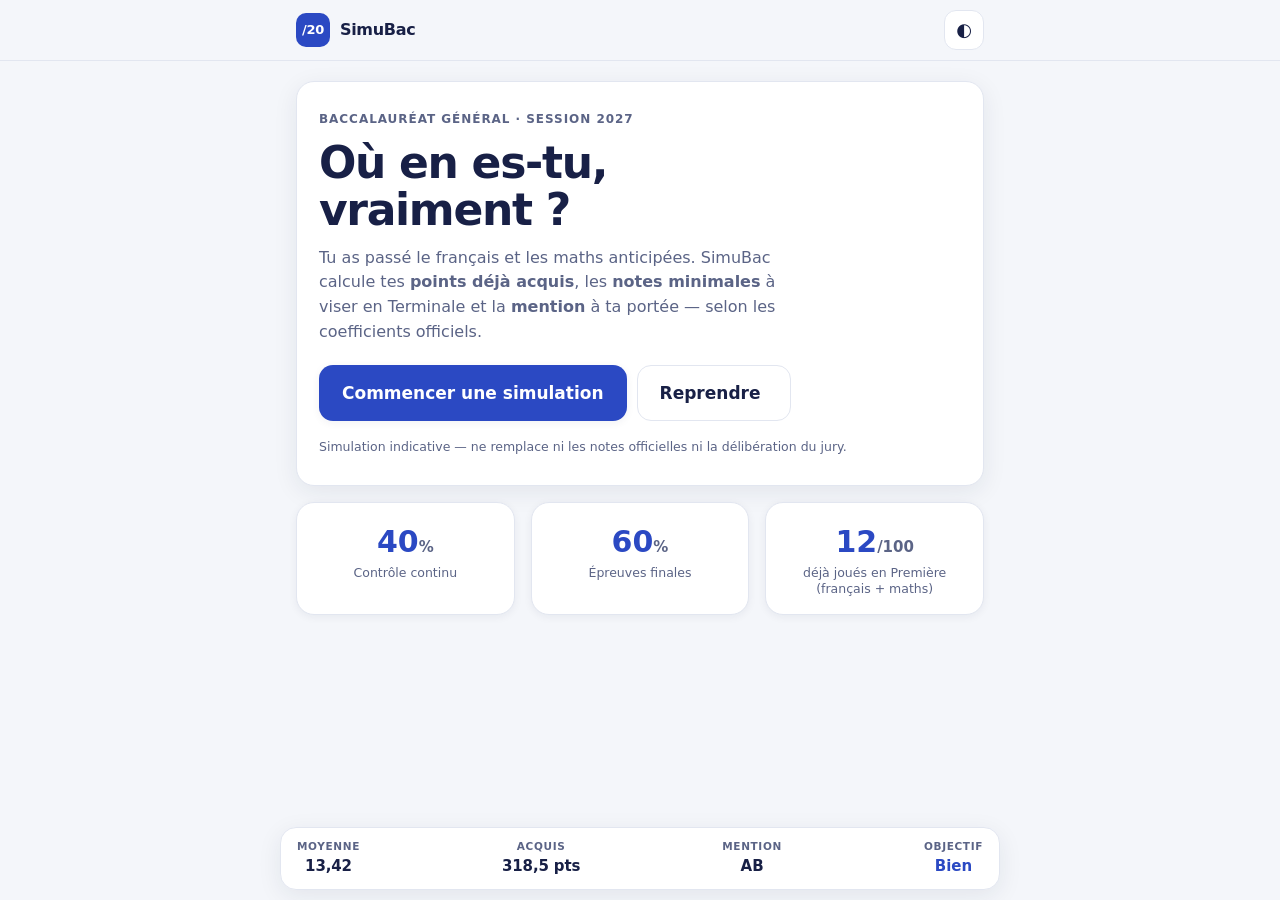
==== index.html @ 49c9ac64 "Add files via upload cd bac-simulateur git init git add . git commit -m "Étape 1 : interface HTML" ====
<!DOCTYPE html>
<html lang="fr" data-theme="auto">
<head>
  <meta charset="UTF-8">
  <meta name="viewport" content="width=device-width, initial-scale=1, viewport-fit=cover">
  <meta name="description" content="Simulateur de moyenne au baccalauréat général (session 2027) : points acquis, notes minimales, scénarios et mentions.">
  <meta name="theme-color" content="#2B49C3">

  <title>SimuBac — Simulateur Bac Général 2027</title>

  <!-- PWA (activée à l'étape 5) -->
  <link rel="manifest" href="manifest.json">
  <link rel="icon" href="assets/icons/icon-192.png" type="image/png">
  <link rel="apple-touch-icon" href="assets/icons/apple-touch-icon.png">

  <link rel="stylesheet" href="style.css">
</head>
<body>

  <!-- ================================================================
       EN-TÊTE GLOBAL
       Barre supérieure : logo, étape courante, bascule de thème.
       ================================================================ -->
  <header class="app-header" role="banner">
    <div class="app-header__inner">
      <a href="#ecran-accueil" class="brand" data-goto="accueil" aria-label="SimuBac, retour à l'accueil">
        <span class="brand__badge" aria-hidden="true">/20</span>
        <span class="brand__name">SimuBac</span>
      </a>

      <div class="app-header__actions">
        <!-- Bascule clair / sombre / auto (persistée à l'étape 3) -->
        <button type="button" class="btn-icon" id="btn-theme"
                aria-label="Changer de thème (clair, sombre, automatique)">
          <span class="btn-icon__glyph" aria-hidden="true">◐</span>
        </button>
      </div>
    </div>

    <!-- Barre de progression du parcours (masquée sur l'accueil) -->
    <nav class="stepper" id="stepper" aria-label="Étapes de la simulation" hidden>
      <ol class="stepper__list">
        <li class="stepper__item" data-step="profil"><button type="button" data-goto="profil">Profil</button></li>
        <li class="stepper__item" data-step="specialites"><button type="button" data-goto="specialites">Spécialités</button></li>
        <li class="stepper__item" data-step="options"><button type="button" data-goto="options">Options</button></li>
        <li class="stepper__item" data-step="notes"><button type="button" data-goto="notes">Notes</button></li>
        <li class="stepper__item" data-step="resultats"><button type="button" data-goto="resultats">Résultats</button></li>
        <li class="stepper__item" data-step="dashboard"><button type="button" data-goto="dashboard">Graphiques</button></li>
      </ol>
    </nav>
  </header>

  <!-- ================================================================
       CONTENU PRINCIPAL
       Chaque écran est une <section class="ecran">. Un seul est visible
       à la fois (attribut hidden géré par script.js / ui.js).
       ================================================================ -->
  <main id="main" class="app-main" role="main">

    <!-- ============================================================
         ÉCRAN 1 — ACCUEIL
         ============================================================ -->
    <section class="ecran" id="ecran-accueil" aria-labelledby="titre-accueil">
      <div class="hero card card--hero">
        <p class="eyebrow">Baccalauréat général · Session 2027</p>
        <h1 id="titre-accueil" class="hero__title">Où en es-tu,<br>vraiment&nbsp;?</h1>
        <p class="hero__lead">
          Tu as passé le français et les maths anticipées. SimuBac calcule tes
          <strong>points déjà acquis</strong>, les <strong>notes minimales</strong> à viser en
          Terminale et la <strong>mention</strong> à ta portée — selon les coefficients officiels.
        </p>

        <div class="hero__actions">
          <button type="button" class="btn btn--primary btn--lg" data-goto="profil">
            Commencer une simulation
          </button>
          <!-- Visible uniquement si une sauvegarde existe (étape 3) -->
          <button type="button" class="btn btn--ghost btn--lg" id="btn-reprendre" hidden>
            Reprendre <span class="btn__meta" id="reprendre-date"></span>
          </button>
        </div>

        <p class="hero__disclaimer">
          Simulation indicative — ne remplace ni les notes officielles ni la délibération du jury.
        </p>
      </div>

      <!-- Rappel pédagogique des grands équilibres -->
      <div class="grid grid--3">
        <div class="card card--stat">
          <p class="stat__value">40<span class="stat__unit">%</span></p>
          <p class="stat__label">Contrôle continu</p>
        </div>
        <div class="card card--stat">
          <p class="stat__value">60<span class="stat__unit">%</span></p>
          <p class="stat__label">Épreuves finales</p>
        </div>
        <div class="card card--stat">
          <p class="stat__value">12<span class="stat__unit">/100</span></p>
          <p class="stat__label">déjà joués en Première<br>(français + maths)</p>
        </div>
      </div>
    </section>

    <!-- ============================================================
         ÉCRAN 2 — PROFIL & OBJECTIF
         ============================================================ -->
    <section class="ecran" id="ecran-profil" aria-labelledby="titre-profil" hidden>
      <h2 id="titre-profil" class="ecran__title">Ton profil</h2>
      <p class="ecran__sub">Tout est facultatif sauf l'objectif — il pilote la simulation.</p>

      <form class="card form" novalidate>
        <div class="form__row form__row--2">
          <div class="field">
            <label for="input-prenom">Prénom <span class="field__hint">(facultatif)</span></label>
            <input type="text" id="input-prenom" name="prenom" autocomplete="given-name" placeholder="Ex. : Léa">
          </div>
          <div class="field">
            <label for="input-nom">Nom <span class="field__hint">(facultatif)</span></label>
            <input type="text" id="input-nom" name="nom" autocomplete="family-name" placeholder="Ex. : Martin">
          </div>
        </div>

        <div class="field">
          <label for="select-academie">Académie <span class="field__hint">(facultatif)</span></label>
          <!-- Liste complète injectée depuis bacData.js à l'étape 3 ; ordre alphabétique -->
          <select id="select-academie" name="academie">
            <option value="">— Choisir —</option>
          </select>
        </div>

        <fieldset class="field">
          <legend>Ton objectif</legend>
          <div class="chips" role="radiogroup" aria-label="Objectif visé">
            <label class="chip"><input type="radio" name="objectif" value="10"><span>Admis <small>≥ 10</small></span></label>
            <label class="chip"><input type="radio" name="objectif" value="12" checked><span>Assez Bien <small>≥ 12</small></span></label>
            <label class="chip"><input type="radio" name="objectif" value="14"><span>Bien <small>≥ 14</small></span></label>
            <label class="chip"><input type="radio" name="objectif" value="16"><span>Très Bien <small>≥ 16</small></span></label>
            <label class="chip"><input type="radio" name="objectif" value="20"><span>20/20 <small>viser tout</small></span></label>
          </div>
        </fieldset>

        <div class="form__nav">
          <button type="button" class="btn btn--ghost" data-goto="accueil">Retour</button>
          <button type="button" class="btn btn--primary" data-goto="specialites">Continuer</button>
        </div>
      </form>
    </section>

    <!-- ============================================================
         ÉCRAN 3 — SPÉCIALITÉS
         ============================================================ -->
    <section class="ecran" id="ecran-specialites" aria-labelledby="titre-spes" hidden>
      <h2 id="titre-spes" class="ecran__title">Tes spécialités</h2>
      <p class="ecran__sub">Choisis tes 3 spécialités de Première, puis celle que tu abandonnes.</p>

      <div class="card">
        <p class="eyebrow">1 · Mes 3 spécialités de Première</p>
        <!-- Contenu de démonstration : la liste des 13 spécialités sera
             générée depuis bacData.js à l'étape 3. -->
        <div class="chips chips--wrap" id="liste-specialites" role="group" aria-label="Spécialités de Première (3 choix)">
          <label class="chip"><input type="checkbox" checked><span>Mathématiques</span></label>
          <label class="chip"><input type="checkbox" checked><span>Physique-chimie</span></label>
          <label class="chip"><input type="checkbox" checked><span>SVT</span></label>
          <label class="chip"><input type="checkbox"><span>SES</span></label>
          <label class="chip"><input type="checkbox"><span>HGGSP</span></label>
          <label class="chip"><input type="checkbox"><span>HLP</span></label>
          <label class="chip"><input type="checkbox"><span>LLCER</span></label>
          <label class="chip"><input type="checkbox"><span>NSI</span></label>
          <label class="chip"><input type="checkbox"><span>Sciences de l'ingénieur</span></label>
          <label class="chip"><input type="checkbox"><span>Arts</span></label>
          <label class="chip"><input type="checkbox"><span>LCA</span></label>
          <label class="chip"><input type="checkbox"><span>EPPCS</span></label>
          <label class="chip"><input type="checkbox"><span>Biologie-écologie</span></label>
        </div>
        <p class="field__error" id="err-specialites" hidden>Choisis exactement 3 spécialités.</p>
      </div>

      <div class="card">
        <p class="eyebrow">2 · Celle que j'abandonne en fin de Première</p>
        <p class="card__note">Elle bascule en contrôle continu (coefficient 8). Les deux autres
          seront évaluées en épreuve finale (coefficient 16 chacune).</p>
        <div class="chips" id="liste-abandon" role="radiogroup" aria-label="Spécialité abandonnée">
          <label class="chip chip--danger"><input type="radio" name="abandon" checked><span>SVT</span></label>
          <label class="chip chip--danger"><input type="radio" name="abandon"><span>Mathématiques</span></label>
          <label class="chip chip--danger"><input type="radio" name="abandon"><span>Physique-chimie</span></label>
        </div>
      </div>

      <div class="form__nav">
        <button type="button" class="btn btn--ghost" data-goto="profil">Retour</button>
        <button type="button" class="btn btn--primary" data-goto="options">Continuer</button>
      </div>
    </section>

    <!-- ============================================================
         ÉCRAN 4 — OPTIONS
         ============================================================ -->
    <section class="ecran" id="ecran-options" aria-labelledby="titre-options" hidden>
      <h2 id="titre-options" class="ecran__title">Tes options</h2>
      <p class="ecran__sub">Chaque option ajoute un coefficient 2 par année suivie,
        <strong>en plus</strong> des 100 coefficients. Une note faible peut donc faire baisser ta moyenne.</p>

      <div class="card">
        <p class="eyebrow">Options suivies en Première <span class="badge">1 max + LCA</span></p>
        <!-- Généré depuis bacData.js à l'étape 3, avec règles de compatibilité -->
        <div class="chips chips--wrap" id="options-premiere">
          <label class="chip"><input type="checkbox"><span>LVC</span></label>
          <label class="chip"><input type="checkbox"><span>Arts plastiques</span></label>
          <label class="chip"><input type="checkbox"><span>Musique</span></label>
          <label class="chip"><input type="checkbox"><span>Théâtre</span></label>
          <label class="chip"><input type="checkbox"><span>Latin</span></label>
          <label class="chip"><input type="checkbox"><span>Grec</span></label>
          <label class="chip"><input type="checkbox"><span>EPS</span></label>
        </div>
      </div>

      <div class="card">
        <p class="eyebrow">Options prévues en Terminale <span class="badge">2 max + LCA</span></p>
        <div class="chips chips--wrap" id="options-terminale">
          <label class="chip"><input type="checkbox"><span>Maths expertes</span></label>
          <label class="chip chip--disabled"><input type="checkbox" disabled><span>Maths complémentaires</span></label>
          <label class="chip"><input type="checkbox"><span>DGEMC</span></label>
          <label class="chip"><input type="checkbox"><span>LVC</span></label>
          <label class="chip"><input type="checkbox"><span>Latin</span></label>
          <label class="chip"><input type="checkbox"><span>Grec</span></label>
        </div>
        <p class="card__note">Maths complémentaires est réservée aux élèves qui abandonnent la
          spécialité maths ; Maths expertes à ceux qui la conservent.</p>
      </div>

      <div class="form__nav">
        <button type="button" class="btn btn--ghost" data-goto="specialites">Retour</button>
        <button type="button" class="btn btn--primary" data-goto="notes">Continuer</button>
      </div>
    </section>

    <!-- ============================================================
         ÉCRAN 5 — NOTES
         Trois volets : épreuves anticipées / CC Première / hypothèses Terminale.
         ============================================================ -->
    <section class="ecran" id="ecran-notes" aria-labelledby="titre-notes" hidden>
      <h2 id="titre-notes" class="ecran__title">Tes notes</h2>

      <!-- Onglets -->
      <div class="tabs" role="tablist" aria-label="Catégories de notes">
        <button type="button" class="tab is-active" role="tab" aria-selected="true" id="tab-ea" aria-controls="panel-ea">Épreuves anticipées</button>
        <button type="button" class="tab" role="tab" aria-selected="false" id="tab-cc1" aria-controls="panel-cc1">Bulletins 1<sup>re</sup></button>
        <button type="button" class="tab" role="tab" aria-selected="false" id="tab-cct" aria-controls="panel-cct">Hypothèses T<sup>le</sup></button>
      </div>

      <!-- Volet 1 : épreuves anticipées (notes ACQUISES → marge pleine) -->
      <div class="tab-panel" id="panel-ea" role="tabpanel" aria-labelledby="tab-ea">
        <div class="note-row note-row--acquis card">
          <div class="note-row__info">
            <p class="note-row__label">Français — écrit</p>
            <p class="note-row__meta">Coef 5 · Épreuve passée</p>
          </div>
          <div class="note-row__input">
            <input type="text" inputmode="decimal" placeholder="—" aria-label="Note de français écrit sur 20" value="13">
            <span class="note-row__sur">/20</span>
          </div>
        </div>
        <div class="note-row note-row--acquis card">
          <div class="note-row__info">
            <p class="note-row__label">Français — oral</p>
            <p class="note-row__meta">Coef 5 · Épreuve passée</p>
          </div>
          <div class="note-row__input">
            <input type="text" inputmode="decimal" placeholder="—" aria-label="Note de français oral sur 20" value="15">
            <span class="note-row__sur">/20</span>
          </div>
        </div>
        <div class="note-row note-row--acquis card">
          <div class="note-row__info">
            <p class="note-row__label">Mathématiques anticipées</p>
            <p class="note-row__meta">Coef 2 · Épreuve passée</p>
          </div>
          <div class="note-row__input">
            <input type="text" inputmode="decimal" placeholder="—" aria-label="Note de mathématiques anticipées sur 20" value="12">
            <span class="note-row__sur">/20</span>
          </div>
        </div>
      </div>

      <!-- Volet 2 : contrôle continu de Première (démonstration) -->
      <div class="tab-panel" id="panel-cc1" role="tabpanel" aria-labelledby="tab-cc1" hidden>
        <div class="switch-line card card--flat">
          <label class="switch">
            <input type="checkbox" id="mode-trimestres">
            <span class="switch__track" aria-hidden="true"></span>
            <span class="switch__label">Saisir les 3 trimestres (au lieu de la moyenne annuelle)</span>
          </label>
        </div>

        <!-- Exemple en mode « moyenne annuelle » -->
        <div class="note-row note-row--acquis card">
          <div class="note-row__info">
            <p class="note-row__label">Histoire-géographie</p>
            <p class="note-row__meta">Coef 3 (1<sup>re</sup>) · Bulletin</p>
          </div>
          <div class="note-row__input">
            <input type="text" inputmode="decimal" placeholder="—" aria-label="Moyenne annuelle d'histoire-géographie sur 20" value="14,5">
            <span class="note-row__sur">/20</span>
          </div>
        </div>

        <!-- Exemple en mode « 3 trimestres » : la moyenne se calcule seule -->
        <div class="note-row note-row--acquis note-row--trimestres card">
          <div class="note-row__info">
            <p class="note-row__label">Enseignement scientifique</p>
            <p class="note-row__meta">Coef 3 (1<sup>re</sup>) · Moyenne auto : <strong>13,7</strong></p>
          </div>
          <div class="note-row__input note-row__input--triple">
            <input type="text" inputmode="decimal" placeholder="T1" aria-label="Trimestre 1" value="13">
            <input type="text" inputmode="decimal" placeholder="T2" aria-label="Trimestre 2" value="14">
            <input type="text" inputmode="decimal" placeholder="T3" aria-label="Trimestre 3" value="14">
          </div>
        </div>

        <div class="note-row note-row--acquis card">
          <div class="note-row__info">
            <p class="note-row__label">SVT <span class="badge badge--marge">spé abandonnée</span></p>
            <p class="note-row__meta">Coef 8 · Bulletin de Première</p>
          </div>
          <div class="note-row__input">
            <input type="text" inputmode="decimal" placeholder="—" aria-label="Moyenne annuelle de la spécialité abandonnée sur 20" value="12">
            <span class="note-row__sur">/20</span>
          </div>
        </div>
      </div>

      <!-- Volet 3 : hypothèses Terminale (notes PROJETÉES → marge pointillée) -->
      <div class="tab-panel" id="panel-cct" role="tabpanel" aria-labelledby="tab-cct" hidden>
        <p class="callout">
          Ces notes sont des <strong>hypothèses</strong>, pré-remplies avec tes moyennes de
          Première. Ajuste-les au fil de l'année de Terminale : tout se recalcule aussitôt.
        </p>
        <div class="note-row note-row--projete card">
          <div class="note-row__info">
            <p class="note-row__label">Histoire-géographie</p>
            <p class="note-row__meta">Coef 3 (T<sup>le</sup>) · Hypothèse</p>
          </div>
          <div class="note-row__input">
            <input type="text" inputmode="decimal" placeholder="—" aria-label="Hypothèse histoire-géographie Terminale" value="14,5">
            <span class="note-row__sur">/20</span>
          </div>
        </div>
        <div class="note-row note-row--avenir card">
          <div class="note-row__info">
            <p class="note-row__label">Philosophie</p>
            <p class="note-row__meta">Coef 8 · Épreuve finale — à venir</p>
          </div>
          <div class="note-row__input">
            <input type="text" inputmode="decimal" placeholder="—" aria-label="Hypothèse philosophie">
            <span class="note-row__sur">/20</span>
          </div>
        </div>
      </div>

      <div class="form__nav">
        <button type="button" class="btn btn--ghost" data-goto="options">Retour</button>
        <button type="button" class="btn btn--primary" data-goto="resultats">Voir mes résultats</button>
      </div>
    </section>

    <!-- ============================================================
         ÉCRAN 6 — RÉSULTATS & SCÉNARIOS
         ============================================================ -->
    <section class="ecran" id="ecran-resultats" aria-labelledby="titre-resultats" hidden>
      <h2 id="titre-resultats" class="ecran__title">Tes résultats</h2>

      <!-- Carte-copie : synthèse principale (valeurs de démonstration) -->
      <div class="card card--copie">
        <div class="copie__ligne">
          <span>Moyenne projetée</span>
          <strong class="num num--xl">13,42<small>/20</small></strong>
        </div>
        <div class="copie__grid">
          <div><span>Points acquis</span><strong class="num">318,5</strong></div>
          <div><span>Points restants</span><strong class="num">960 max</strong></div>
          <div><span>Coefficient total</span><strong class="num">104</strong></div>
          <div><span>Mention actuelle</span><strong>Assez Bien</strong></div>
          <div><span>Encore possible</span><strong>Très Bien</strong></div>
          <div><span>Faisabilité objectif</span><strong class="num">80&nbsp;%</strong></div>
        </div>
      </div>

      <!-- Notes minimales pour l'objectif -->
      <div class="card">
        <p class="eyebrow">Pour décrocher la mention Bien (≥ 14)</p>
        <p class="card__note">Il te faut en moyenne <strong>14,8/20</strong> sur les épreuves de Terminale.</p>
        <ul class="mini-notes">
          <li><span>Spécialité 1 — Maths</span><strong class="num">14,8</strong></li>
          <li><span>Spécialité 2 — Physique-chimie</span><strong class="num">14,8</strong></li>
          <li><span>Philosophie</span><strong class="num">14,8</strong></li>
          <li><span>Grand oral</span><strong class="num">14,8</strong></li>
        </ul>
      </div>

      <!-- Scénarios -->
      <div class="card">
        <p class="eyebrow">Scénarios pour y arriver</p>
        <div class="scenarios">
          <article class="scenario is-open">
            <header class="scenario__head">
              <h3>Équilibré</h3><span class="badge badge--ok">réaliste</span>
            </header>
            <p class="scenario__desc">La même note partout — le chemin le plus régulier.</p>
          </article>
          <article class="scenario">
            <header class="scenario__head">
              <h3>Spécialités d'abord</h3><span class="badge">ambitieux</span>
            </header>
            <p class="scenario__desc">+2 points sur tes spés, la philo et le Grand oral respirent.</p>
          </article>
          <article class="scenario">
            <header class="scenario__head">
              <h3>Grand oral d'abord</h3><span class="badge badge--ok">réaliste</span>
            </header>
            <p class="scenario__desc">Le Grand oral se prépare bien : +3 points dessus, le reste s'allège.</p>
          </article>
          <article class="scenario">
            <header class="scenario__head">
              <h3>Optimiste</h3><span class="badge badge--warn">exigeant</span>
            </header>
            <p class="scenario__desc">Tu reproduis tes meilleures moyennes de Première partout.</p>
          </article>
        </div>
      </div>

      <!-- Assistant -->
      <div class="card card--assistant" aria-live="polite">
        <p class="eyebrow">L'assistant</p>
        <ul class="conseils">
          <li>La mention <strong>Assez Bien</strong> semble déjà acquise avec tes hypothèses actuelles.</li>
          <li>Tes spécialités représentent <strong>31&nbsp;%</strong> de ta note finale.</li>
          <li>Le Grand oral peut encore te faire gagner jusqu'à <strong>1,2 point</strong> de moyenne.</li>
        </ul>
      </div>

      <div class="form__nav">
        <button type="button" class="btn btn--ghost" data-goto="notes">Retour</button>
        <button type="button" class="btn btn--primary" data-goto="dashboard">Tableau de bord</button>
      </div>
    </section>

    <!-- ============================================================
         ÉCRAN 7 — TABLEAU DE BORD (Chart.js à l'étape 4)
         ============================================================ -->
    <section class="ecran" id="ecran-dashboard" aria-labelledby="titre-dash" hidden>
      <h2 id="titre-dash" class="ecran__title">Tableau de bord</h2>
      <p class="ecran__sub">Les graphiques seront rendus avec Chart.js (étape 4).</p>

      <div class="grid grid--2">
        <div class="card card--chart">
          <p class="eyebrow">Répartition des coefficients</p>
          <div class="chart-slot"><canvas id="chart-coefs" aria-label="Répartition des coefficients" role="img"></canvas></div>
        </div>
        <div class="card card--chart">
          <p class="eyebrow">Points acquis / projetés / restants</p>
          <div class="chart-slot"><canvas id="chart-points" aria-label="Points acquis, projetés et restants" role="img"></canvas></div>
        </div>
        <div class="card card--chart">
          <p class="eyebrow">Progression vers l'objectif</p>
          <div class="chart-slot"><canvas id="chart-progression" aria-label="Progression vers l'objectif" role="img"></canvas></div>
        </div>
        <div class="card card--chart">
          <p class="eyebrow">Note requise par mention</p>
          <div class="chart-slot"><canvas id="chart-mentions" aria-label="Note moyenne requise pour chaque mention" role="img"></canvas></div>
        </div>
      </div>

      <div class="form__nav">
        <button type="button" class="btn btn--ghost" data-goto="resultats">Retour</button>
        <button type="button" class="btn btn--primary" data-goto="export">Exporter / Réglages</button>
      </div>
    </section>

    <!-- ============================================================
         ÉCRAN 8 — EXPORT & RÉGLAGES
         ============================================================ -->
    <section class="ecran" id="ecran-export" aria-labelledby="titre-export" hidden>
      <h2 id="titre-export" class="ecran__title">Export &amp; réglages</h2>

      <div class="card">
        <p class="eyebrow">Bilan PDF</p>
        <p class="card__note">Un document complet : notes, coefficients, calculs, graphiques et scénarios.</p>
        <button type="button" class="btn btn--primary" id="btn-pdf" disabled>
          Télécharger le bilan PDF <span class="btn__meta">(étape 5)</span>
        </button>
      </div>

      <div class="card">
        <p class="eyebrow">Sauvegarde</p>
        <p class="card__note">Ta simulation est enregistrée automatiquement sur cet appareil.
          Rien n'est envoyé sur Internet.</p>
        <button type="button" class="btn btn--danger" id="btn-reset">Réinitialiser la simulation</button>
      </div>

      <div class="form__nav">
        <button type="button" class="btn btn--ghost" data-goto="dashboard">Retour</button>
        <button type="button" class="btn btn--ghost" data-goto="accueil">Accueil</button>
      </div>
    </section>
  </main>

  <!-- ================================================================
       BANDEAU DE SYNTHÈSE (sticky, écrans notes → dashboard)
       Mis à jour en direct par ui.js à l'étape 3 (aria-live).
       ================================================================ -->
  <aside class="bandeau" id="bandeau" aria-live="polite" aria-label="Synthèse en direct" hidden>
    <div class="bandeau__item">
      <span class="bandeau__label">Moyenne</span>
      <strong class="num" id="bandeau-moyenne">13,42</strong>
    </div>
    <div class="bandeau__item">
      <span class="bandeau__label">Acquis</span>
      <strong class="num" id="bandeau-acquis">318,5 pts</strong>
    </div>
    <div class="bandeau__item">
      <span class="bandeau__label">Mention</span>
      <strong id="bandeau-mention">AB</strong>
    </div>
    <div class="bandeau__item bandeau__item--objectif">
      <span class="bandeau__label">Objectif</span>
      <strong id="bandeau-objectif">Bien</strong>
    </div>
  </aside>

  <!-- Point d'entrée (modules ES6 → servir via un serveur local, cf. README) -->
  <script type="module" src="script.js"></script>
</body>
</html>
---- style.css ----
/* ============================================================================
   SimuBac — style.css
   ----------------------------------------------------------------------------
   Direction visuelle « Encre & Copie » : l'application emprunte au monde de la
   copie d'examen — papier clair, encre bleue de stylo, marge qui code le
   statut de chaque note :
     · marge PLEINE bleue      = note acquise (épreuve passée, bulletin validé)
     · marge POINTILLÉE        = note projetée (hypothèse de Terminale)
     · marge TIRETÉE grise     = épreuve à venir, non renseignée
   Mobile-first, aucune bibliothèque. Grid pour les tableaux, Flexbox pour les
   formulaires. Deux thèmes : « Copie » (clair) et « Ardoise » (sombre).
   ============================================================================ */

/* ----------------------------------------------------------------------------
   1. VARIABLES DE THÈME
   --------------------------------------------------------------------------- */
:root {
  /* Thème clair « Copie » */
  --bg:            #F4F6FA;   /* papier */
  --surface:       #FFFFFF;   /* cartes */
  --surface-2:     #EDF0F7;   /* zones secondaires */
  --ink:           #182046;   /* texte principal — bleu-noir d'encre */
  --ink-2:         #5B6486;   /* texte secondaire */
  --accent:        #2B49C3;   /* bleu stylo */
  --accent-ink:    #FFFFFF;   /* texte sur accent */
  --accent-soft:   #E7ECFB;   /* fond bleu très pâle */
  --marge:         #D9536B;   /* rouge de marge — erreurs, abandon */
  --ok:            #1E8A5A;   /* vert — objectifs atteints */
  --warn:          #A9741B;   /* ocre — vigilance */
  --gold:          #B98A1F;   /* mention Très Bien */
  --line:          #E2E6F0;   /* filets */
  --shadow:        0 6px 24px rgba(24, 32, 70, 0.08);
  --shadow-sm:     0 2px 8px  rgba(24, 32, 70, 0.06);

  /* Géométrie & rythme */
  --radius:        18px;
  --radius-sm:     12px;
  --gap:           16px;
  --maxw:          720px;
  --marge-w:       4px;       /* épaisseur de la marge de copie */

  /* Typographie : piles système → rendu natif, hors-ligne garanti */
  --font-ui:  system-ui, -apple-system, "Segoe UI", Roboto, "Helvetica Neue", Arial, sans-serif;
  --font-num: ui-rounded, "SF Pro Rounded", system-ui, sans-serif;

  --transition: 180ms cubic-bezier(.4, 0, .2, 1);

  color-scheme: light;
}

/* Thème sombre « Ardoise » — appliqué :
   1. automatiquement si data-theme="auto" et préférence système sombre ;
   2. manuellement si data-theme="sombre".                                    */
[data-theme="sombre"] { color-scheme: dark; }

@media (prefers-color-scheme: dark) {
  [data-theme="auto"] { color-scheme: dark; }
}

[data-theme="sombre"],
:root:has([data-theme]) { /* garde-fou : ne rien casser si :has non supporté */ }

[data-theme="sombre"] {
  --bg:          #0E1220;
  --surface:     #181D30;
  --surface-2:   #212843;
  --ink:         #E8EBF7;
  --ink-2:       #98A1C2;
  --accent:      #8CA0F4;
  --accent-ink:  #0E1220;
  --accent-soft: #232C4E;
  --marge:       #EF8299;
  --ok:          #4CC38F;
  --warn:        #D9A94A;
  --gold:        #E0B54E;
  --line:        #2A314D;
  --shadow:      0 6px 24px rgba(0, 0, 0, 0.35);
  --shadow-sm:   0 2px 8px  rgba(0, 0, 0, 0.30);
}

@media (prefers-color-scheme: dark) {
  [data-theme="auto"] {
    --bg:          #0E1220;
    --surface:     #181D30;
    --surface-2:   #212843;
    --ink:         #E8EBF7;
    --ink-2:       #98A1C2;
    --accent:      #8CA0F4;
    --accent-ink:  #0E1220;
    --accent-soft: #232C4E;
    --marge:       #EF8299;
    --ok:          #4CC38F;
    --warn:        #D9A94A;
    --gold:        #E0B54E;
    --line:        #2A314D;
    --shadow:      0 6px 24px rgba(0, 0, 0, 0.35);
    --shadow-sm:   0 2px 8px  rgba(0, 0, 0, 0.30);
  }
}

/* ----------------------------------------------------------------------------
   2. BASE & RESET LÉGER
   --------------------------------------------------------------------------- */
*, *::before, *::after { box-sizing: border-box; }

html { -webkit-text-size-adjust: 100%; }

body {
  margin: 0;
  font-family: var(--font-ui);
  font-size: 16px;
  line-height: 1.55;
  color: var(--ink);
  background: var(--bg);
  min-height: 100dvh;
  /* Réserve pour le bandeau sticky en bas + encoches iOS */
  padding-bottom: calc(84px + env(safe-area-inset-bottom));
}

h1, h2, h3, p, ul, ol, fieldset { margin: 0; }
ul, ol { padding: 0; list-style: none; }
fieldset { border: 0; padding: 0; }
button { font: inherit; color: inherit; }
img, canvas { max-width: 100%; }

/* Tous les nombres (notes, points, coefs) en chiffres tabulaires :
   ils restent alignés quand les valeurs changent en direct. */
.num {
  font-family: var(--font-num);
  font-variant-numeric: tabular-nums;
  font-weight: 700;
  letter-spacing: -0.01em;
}

/* Focus clavier toujours visible (accessibilité) */
:focus-visible {
  outline: 3px solid var(--accent);
  outline-offset: 2px;
  border-radius: 6px;
}

/* Respect de prefers-reduced-motion : plus aucune animation */
@media (prefers-reduced-motion: reduce) {
  *, *::before, *::after {
    animation: none !important;
    transition: none !important;
  }
}

/* ----------------------------------------------------------------------------
   3. EN-TÊTE & STEPPER
   --------------------------------------------------------------------------- */
.app-header {
  position: sticky;
  top: 0;
  z-index: 20;
  background: color-mix(in srgb, var(--bg) 88%, transparent);
  backdrop-filter: blur(10px);
  border-bottom: 1px solid var(--line);
}

.app-header__inner {
  max-width: var(--maxw);
  margin: 0 auto;
  padding: 10px var(--gap);
  display: flex;
  align-items: center;
  justify-content: space-between;
}

.brand {
  display: inline-flex;
  align-items: center;
  gap: 10px;
  text-decoration: none;
  color: var(--ink);
  font-weight: 800;
  letter-spacing: -0.02em;
}

/* Pastille « /20 » : identité de l'app */
.brand__badge {
  display: grid;
  place-items: center;
  width: 34px;
  height: 34px;
  border-radius: 10px;
  background: var(--accent);
  color: var(--accent-ink);
  font-family: var(--font-num);
  font-size: 13px;
  font-weight: 800;
}

.btn-icon {
  width: 40px;
  height: 40px;
  border: 1px solid var(--line);
  border-radius: 12px;
  background: var(--surface);
  cursor: pointer;
  transition: background var(--transition);
}
.btn-icon:hover { background: var(--surface-2); }
.btn-icon__glyph { font-size: 18px; }

/* Fil d'étapes horizontal, défilable sur mobile */
.stepper { border-top: 1px solid var(--line); }
.stepper__list {
  max-width: var(--maxw);
  margin: 0 auto;
  padding: 6px var(--gap);
  display: flex;
  gap: 4px;
  overflow-x: auto;
  scrollbar-width: none;
}
.stepper__list::-webkit-scrollbar { display: none; }

.stepper__item button {
  border: 0;
  background: none;
  padding: 6px 10px;
  border-radius: 999px;
  color: var(--ink-2);
  font-size: 13px;
  font-weight: 600;
  white-space: nowrap;
  cursor: pointer;
  transition: background var(--transition), color var(--transition);
}
.stepper__item.is-active button {
  background: var(--accent-soft);
  color: var(--accent);
}
.stepper__item.is-done button { color: var(--ink); }

/* ----------------------------------------------------------------------------
   4. STRUCTURE DES ÉCRANS
   --------------------------------------------------------------------------- */
.app-main {
  max-width: var(--maxw);
  margin: 0 auto;
  padding: 20px var(--gap) 32px;
}

/* Apparition discrète de chaque écran */
.ecran { animation: ecran-in 260ms ease both; }
@keyframes ecran-in {
  from { opacity: 0; transform: translateY(8px); }
  to   { opacity: 1; transform: none; }
}

.ecran__title {
  font-size: clamp(24px, 5vw, 30px);
  font-weight: 800;
  letter-spacing: -0.02em;
  margin-bottom: 4px;
}
.ecran__sub { color: var(--ink-2); margin-bottom: 18px; }

/* Sur-titre en petites capitales : structure les cartes */
.eyebrow {
  font-size: 12px;
  font-weight: 700;
  text-transform: uppercase;
  letter-spacing: 0.08em;
  color: var(--ink-2);
  margin-bottom: 10px;
}

/* ----------------------------------------------------------------------------
   5. CARTES
   --------------------------------------------------------------------------- */
.card {
  background: var(--surface);
  border: 1px solid var(--line);
  border-radius: var(--radius);
  box-shadow: var(--shadow-sm);
  padding: 18px;
  margin-bottom: var(--gap);
}
.card--flat { box-shadow: none; }
.card__note { color: var(--ink-2); font-size: 14px; margin-bottom: 12px; }

/* Carte héro de l'accueil */
.card--hero {
  padding: 28px 22px;
  box-shadow: var(--shadow);
}
.hero__title {
  font-size: clamp(32px, 8vw, 44px);
  line-height: 1.08;
  font-weight: 800;
  letter-spacing: -0.03em;
  margin: 6px 0 12px;
}
.hero__lead { color: var(--ink-2); max-width: 46ch; }
.hero__actions {
  display: flex;
  flex-wrap: wrap;
  gap: 10px;
  margin-top: 20px;
}
.hero__disclaimer {
  margin-top: 16px;
  font-size: 12.5px;
  color: var(--ink-2);
}

/* Cartes statistiques de l'accueil */
.card--stat { text-align: center; padding: 16px 10px; margin-bottom: 0; }
.stat__value {
  font-family: var(--font-num);
  font-size: 30px;
  font-weight: 800;
  color: var(--accent);
  font-variant-numeric: tabular-nums;
}
.stat__unit { font-size: 15px; color: var(--ink-2); font-weight: 700; }
.stat__label { font-size: 12.5px; color: var(--ink-2); line-height: 1.3; }

/* ----------------------------------------------------------------------------
   6. GRILLES UTILITAIRES (CSS Grid)
   --------------------------------------------------------------------------- */
.grid { display: grid; gap: var(--gap); }
.grid--3 { grid-template-columns: repeat(3, 1fr); }
.grid--2 { grid-template-columns: 1fr; }

@media (min-width: 640px) {
  .grid--2 { grid-template-columns: repeat(2, 1fr); }
}
@media (max-width: 420px) {
  .grid--3 { grid-template-columns: 1fr; }
}

/* ----------------------------------------------------------------------------
   7. BOUTONS
   --------------------------------------------------------------------------- */
.btn {
  display: inline-flex;
  align-items: center;
  justify-content: center;
  gap: 8px;
  border: 1px solid transparent;
  border-radius: 14px;
  padding: 11px 18px;
  font-weight: 700;
  cursor: pointer;
  transition: transform var(--transition), background var(--transition),
              box-shadow var(--transition);
}
.btn:active { transform: scale(0.98); }
.btn--lg { padding: 14px 22px; font-size: 17px; }

.btn--primary {
  background: var(--accent);
  color: var(--accent-ink);
  box-shadow: var(--shadow-sm);
}
.btn--primary:hover { box-shadow: var(--shadow); }
.btn--primary:disabled { opacity: 0.5; cursor: not-allowed; }

.btn--ghost {
  background: var(--surface);
  color: var(--ink);
  border-color: var(--line);
}
.btn--ghost:hover { background: var(--surface-2); }

.btn--danger {
  background: transparent;
  color: var(--marge);
  border-color: color-mix(in srgb, var(--marge) 40%, transparent);
}
.btn--danger:hover { background: color-mix(in srgb, var(--marge) 10%, transparent); }

.btn__meta { font-size: 12px; font-weight: 500; opacity: 0.75; }

.form__nav {
  display: flex;
  justify-content: space-between;
  gap: 10px;
  margin-top: 18px;
}

/* ----------------------------------------------------------------------------
   8. FORMULAIRES : CHAMPS, CHIPS, ONGLETS, INTERRUPTEUR
   --------------------------------------------------------------------------- */
.form { display: flex; flex-direction: column; gap: 16px; }
.form__row--2 {
  display: grid;
  grid-template-columns: 1fr;
  gap: 16px;
}
@media (min-width: 560px) {
  .form__row--2 { grid-template-columns: 1fr 1fr; }
}

.field label, .field legend {
  display: block;
  font-weight: 700;
  font-size: 14px;
  margin-bottom: 6px;
}
.field__hint { font-weight: 500; color: var(--ink-2); }

input[type="text"], select {
  width: 100%;
  padding: 11px 12px;
  border: 1px solid var(--line);
  border-radius: var(--radius-sm);
  background: var(--surface);
  color: var(--ink);
  font: inherit;
  transition: border-color var(--transition);
}
input[type="text"]:focus, select:focus { border-color: var(--accent); outline: none; }

/* Message d'erreur accessible (relié via aria-describedby à l'étape 3) */
.field__error {
  color: var(--marge);
  font-size: 13.5px;
  font-weight: 600;
  margin-top: 8px;
}

/* Chips : sélection de spécialités, options, objectif.
   L'input reste dans le DOM (accessibilité clavier + lecteurs d'écran),
   masqué visuellement, l'état est porté par le <span>. */
.chips { display: flex; flex-wrap: wrap; gap: 8px; }
.chip { position: relative; }
.chip input {
  position: absolute;
  inset: 0;
  opacity: 0;
  cursor: pointer;
}
.chip span {
  display: inline-flex;
  flex-direction: column;
  align-items: center;
  gap: 0;
  padding: 9px 14px;
  border: 1px solid var(--line);
  border-radius: 999px;
  background: var(--surface);
  font-weight: 600;
  font-size: 14px;
  line-height: 1.25;
  transition: background var(--transition), border-color var(--transition),
              color var(--transition);
}
.chip small { font-size: 11px; font-weight: 500; color: var(--ink-2); }
.chip input:checked + span {
  background: var(--accent-soft);
  border-color: var(--accent);
  color: var(--accent);
}
.chip input:checked + span small { color: inherit; opacity: 0.8; }
.chip input:focus-visible + span {
  outline: 3px solid var(--accent);
  outline-offset: 2px;
}
/* Chips « abandon » : rouge de marge */
.chip--danger input:checked + span {
  background: color-mix(in srgb, var(--marge) 12%, transparent);
  border-color: var(--marge);
  color: var(--marge);
}
.chip--disabled span { opacity: 0.45; }

/* Onglets de l'écran Notes */
.tabs {
  display: flex;
  gap: 6px;
  padding: 4px;
  background: var(--surface-2);
  border-radius: 14px;
  margin-bottom: 14px;
}
.tab {
  flex: 1;
  border: 0;
  padding: 9px 6px;
  border-radius: 10px;
  background: transparent;
  color: var(--ink-2);
  font-weight: 700;
  font-size: 13.5px;
  cursor: pointer;
  transition: background var(--transition), color var(--transition);
}
.tab.is-active {
  background: var(--surface);
  color: var(--ink);
  box-shadow: var(--shadow-sm);
}

/* Interrupteur « moyenne ↔ trimestres » */
.switch { display: flex; align-items: center; gap: 10px; cursor: pointer; }
.switch input { position: absolute; opacity: 0; }
.switch__track {
  flex: none;
  width: 44px;
  height: 26px;
  border-radius: 999px;
  background: var(--surface-2);
  border: 1px solid var(--line);
  position: relative;
  transition: background var(--transition);
}
.switch__track::after {
  content: "";
  position: absolute;
  top: 2px; left: 2px;
  width: 20px; height: 20px;
  border-radius: 50%;
  background: var(--surface);
  box-shadow: var(--shadow-sm);
  transition: transform var(--transition);
}
.switch input:checked + .switch__track { background: var(--accent); }
.switch input:checked + .switch__track::after { transform: translateX(18px); }
.switch input:focus-visible + .switch__track {
  outline: 3px solid var(--accent);
  outline-offset: 2px;
}
.switch__label { font-size: 14px; font-weight: 600; }

/* ----------------------------------------------------------------------------
   9. LIGNES DE NOTES — la « marge de copie » code le statut
   --------------------------------------------------------------------------- */
.note-row {
  display: flex;
  align-items: center;
  justify-content: space-between;
  gap: 12px;
  padding: 12px 14px;
  margin-bottom: 10px;
  border-left: var(--marge-w) solid transparent; /* la marge */
}
/* Acquis : marge d'encre pleine */
.note-row--acquis   { border-left-color: var(--accent); }
/* Projeté (hypothèse Terminale) : marge pointillée */
.note-row--projete  {
  border-left: none;
  background:
    linear-gradient(var(--surface), var(--surface)) padding-box,
    repeating-linear-gradient(180deg, var(--accent) 0 6px, transparent 6px 12px) border-box;
  border-left: var(--marge-w) solid transparent;
}
/* À venir : marge tiretée grise */
.note-row--avenir {
  border-left: none;
  background:
    linear-gradient(var(--surface), var(--surface)) padding-box,
    repeating-linear-gradient(180deg, var(--ink-2) 0 10px, transparent 10px 18px) border-box;
  border-left: var(--marge-w) solid transparent;
  opacity: 0.92;
}

.note-row__label { font-weight: 700; font-size: 15px; }
.note-row__meta  { font-size: 12.5px; color: var(--ink-2); }

.note-row__input {
  display: flex;
  align-items: baseline;
  gap: 4px;
  flex: none;
}
.note-row__input input {
  width: 72px;
  text-align: center;
  font-family: var(--font-num);
  font-weight: 700;
  font-size: 17px;
  font-variant-numeric: tabular-nums;
}
.note-row__input--triple { gap: 6px; }
.note-row__input--triple input { width: 52px; font-size: 15px; }
.note-row__sur { color: var(--ink-2); font-size: 13px; font-weight: 600; }

/* Encadré d'information (hypothèses de Terminale) */
.callout {
  background: var(--accent-soft);
  color: var(--ink);
  border-radius: var(--radius-sm);
  padding: 12px 14px;
  font-size: 14px;
  margin-bottom: 12px;
}

/* ----------------------------------------------------------------------------
   10. BADGES
   --------------------------------------------------------------------------- */
.badge {
  display: inline-block;
  padding: 2px 9px;
  border-radius: 999px;
  font-size: 11.5px;
  font-weight: 700;
  background: var(--surface-2);
  color: var(--ink-2);
  vertical-align: middle;
}
.badge--ok    { background: color-mix(in srgb, var(--ok) 14%, transparent);    color: var(--ok); }
.badge--warn  { background: color-mix(in srgb, var(--warn) 16%, transparent);  color: var(--warn); }
.badge--marge { background: color-mix(in srgb, var(--marge) 12%, transparent); color: var(--marge); }

/* ----------------------------------------------------------------------------
   11. ÉCRAN RÉSULTATS : carte-copie, mini-notes, scénarios, assistant
   --------------------------------------------------------------------------- */
/* La carte-copie : synthèse principale, en-tête façon copie d'examen */
.card--copie {
  border-left: var(--marge-w) solid var(--accent);
  box-shadow: var(--shadow);
}
.copie__ligne {
  display: flex;
  align-items: baseline;
  justify-content: space-between;
  padding-bottom: 12px;
  border-bottom: 1px solid var(--line);
  margin-bottom: 12px;
}
.copie__ligne span { color: var(--ink-2); font-weight: 600; }
.num--xl { font-size: 40px; letter-spacing: -0.02em; }
.num--xl small { font-size: 16px; color: var(--ink-2); font-weight: 700; }

.copie__grid {
  display: grid;
  grid-template-columns: repeat(2, 1fr);
  gap: 10px 16px;
}
@media (min-width: 560px) {
  .copie__grid { grid-template-columns: repeat(3, 1fr); }
}
.copie__grid span {
  display: block;
  font-size: 12px;
  color: var(--ink-2);
  font-weight: 600;
}
.copie__grid strong { font-size: 16px; }

/* Notes minimales par épreuve */
.mini-notes li {
  display: flex;
  justify-content: space-between;
  align-items: baseline;
  padding: 9px 0;
  border-bottom: 1px dashed var(--line);
}
.mini-notes li:last-child { border-bottom: 0; }
.mini-notes .num { font-size: 17px; }

/* Scénarios */
.scenarios { display: flex; flex-direction: column; gap: 10px; }
.scenario {
  border: 1px solid var(--line);
  border-radius: var(--radius-sm);
  padding: 12px 14px;
  transition: border-color var(--transition);
}
.scenario.is-open { border-color: var(--accent); }
.scenario__head {
  display: flex;
  align-items: center;
  justify-content: space-between;
  gap: 8px;
}
.scenario__head h3 { font-size: 15.5px; font-weight: 800; }
.scenario__desc { font-size: 13.5px; color: var(--ink-2); margin-top: 4px; }

/* Assistant */
.card--assistant { background: var(--accent-soft); border-color: transparent; }
.conseils li {
  padding: 7px 0 7px 22px;
  position: relative;
  font-size: 14.5px;
}
.conseils li::before {
  content: "→";
  position: absolute;
  left: 0;
  color: var(--accent);
  font-weight: 800;
}

/* ----------------------------------------------------------------------------
   12. TABLEAU DE BORD
   --------------------------------------------------------------------------- */
.card--chart { margin-bottom: 0; }
.chart-slot {
  height: 220px;
  display: grid;
  place-items: center;
  background: var(--surface-2);
  border-radius: var(--radius-sm);
}
/* Étape 4 : le fond gris disparaît quand Chart.js dessine dans le canvas */

/* ----------------------------------------------------------------------------
   13. BANDEAU DE SYNTHÈSE STICKY (bas d'écran, façon app native)
   --------------------------------------------------------------------------- */
.bandeau {
  position: fixed;
  left: 50%;
  transform: translateX(-50%);
  bottom: calc(10px + env(safe-area-inset-bottom));
  z-index: 30;
  width: min(calc(100% - 2 * var(--gap)), var(--maxw));
  display: flex;
  justify-content: space-between;
  gap: 8px;
  background: var(--surface);
  border: 1px solid var(--line);
  border-radius: 16px;
  box-shadow: var(--shadow);
  padding: 10px 16px;
}
.bandeau__item { text-align: center; min-width: 0; }
.bandeau__label {
  display: block;
  font-size: 10.5px;
  font-weight: 700;
  text-transform: uppercase;
  letter-spacing: 0.06em;
  color: var(--ink-2);
}
.bandeau__item strong { font-size: 15px; }
.bandeau__item--objectif strong { color: var(--accent); }

/* ----------------------------------------------------------------------------
   14. IMPRESSION (secours ; l'export officiel = PDF, étape 5)
   --------------------------------------------------------------------------- */
@media print {
  .app-header, .bandeau, .form__nav, .btn { display: none !important; }
  .card { box-shadow: none; break-inside: avoid; }
  body { padding: 0; background: #fff; }
}
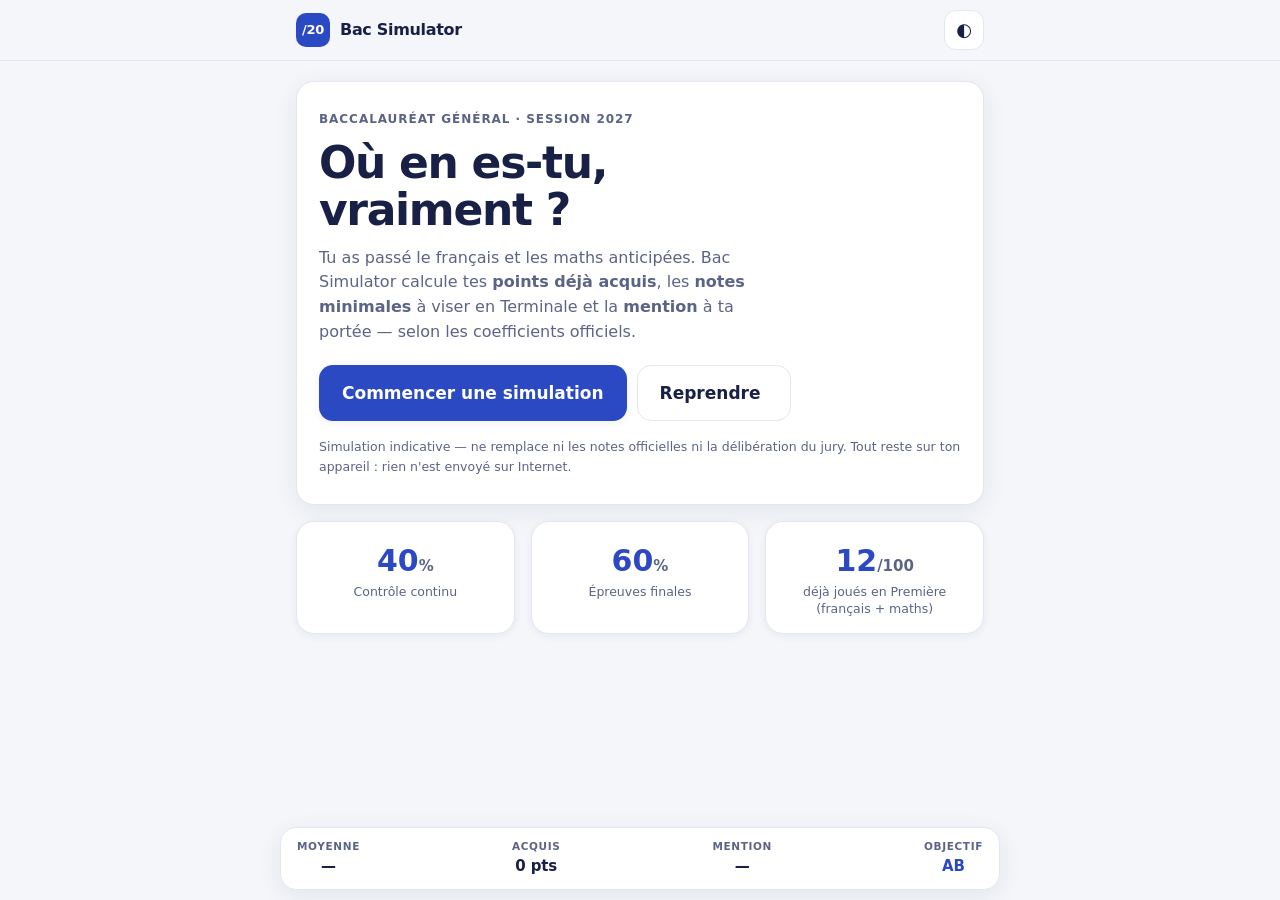
==== commit a6f19201: "Étape 3 : application interactive + sauvegarde" ====
--- a/index.html
+++ b/index.html
@@ -3,10 +3,10 @@
 <head>
   <meta charset="UTF-8">
   <meta name="viewport" content="width=device-width, initial-scale=1, viewport-fit=cover">
-  <meta name="description" content="Simulateur de moyenne au baccalauréat général (session 2027) : points acquis, notes minimales, scénarios et mentions.">
+  <meta name="description" content="Bac Simulator : simulateur de moyenne au baccalauréat général (session 2027) — points acquis, notes minimales, scénarios et mentions.">
   <meta name="theme-color" content="#2B49C3">
 
-  <title>SimuBac — Simulateur Bac Général 2027</title>
+  <title>Bac Simulator — Bac Général 2027</title>
 
   <!-- PWA (activée à l'étape 5) -->
   <link rel="manifest" href="manifest.json">
@@ -18,18 +18,16 @@
 <body>
 
   <!-- ================================================================
-       EN-TÊTE GLOBAL
-       Barre supérieure : logo, étape courante, bascule de thème.
+       EN-TÊTE GLOBAL : logo, stepper, bascule de thème
        ================================================================ -->
   <header class="app-header" role="banner">
     <div class="app-header__inner">
-      <a href="#ecran-accueil" class="brand" data-goto="accueil" aria-label="SimuBac, retour à l'accueil">
+      <a href="#ecran-accueil" class="brand" data-goto="accueil" aria-label="Bac Simulator, retour à l'accueil">
         <span class="brand__badge" aria-hidden="true">/20</span>
-        <span class="brand__name">SimuBac</span>
+        <span class="brand__name">Bac Simulator</span>
       </a>
 
       <div class="app-header__actions">
-        <!-- Bascule clair / sombre / auto (persistée à l'étape 3) -->
         <button type="button" class="btn-icon" id="btn-theme"
                 aria-label="Changer de thème (clair, sombre, automatique)">
           <span class="btn-icon__glyph" aria-hidden="true">◐</span>
@@ -37,7 +35,6 @@
       </div>
     </div>
 
-    <!-- Barre de progression du parcours (masquée sur l'accueil) -->
     <nav class="stepper" id="stepper" aria-label="Étapes de la simulation" hidden>
       <ol class="stepper__list">
         <li class="stepper__item" data-step="profil"><button type="button" data-goto="profil">Profil</button></li>
@@ -50,11 +47,6 @@
     </nav>
   </header>
 
-  <!-- ================================================================
-       CONTENU PRINCIPAL
-       Chaque écran est une <section class="ecran">. Un seul est visible
-       à la fois (attribut hidden géré par script.js / ui.js).
-       ================================================================ -->
   <main id="main" class="app-main" role="main">
 
     <!-- ============================================================
@@ -65,16 +57,15 @@
         <p class="eyebrow">Baccalauréat général · Session 2027</p>
         <h1 id="titre-accueil" class="hero__title">Où en es-tu,<br>vraiment&nbsp;?</h1>
         <p class="hero__lead">
-          Tu as passé le français et les maths anticipées. SimuBac calcule tes
+          Tu as passé le français et les maths anticipées. Bac Simulator calcule tes
           <strong>points déjà acquis</strong>, les <strong>notes minimales</strong> à viser en
           Terminale et la <strong>mention</strong> à ta portée — selon les coefficients officiels.
         </p>
 
         <div class="hero__actions">
-          <button type="button" class="btn btn--primary btn--lg" data-goto="profil">
+          <button type="button" class="btn btn--primary btn--lg" id="btn-commencer" data-goto="profil">
             Commencer une simulation
           </button>
-          <!-- Visible uniquement si une sauvegarde existe (étape 3) -->
           <button type="button" class="btn btn--ghost btn--lg" id="btn-reprendre" hidden>
             Reprendre <span class="btn__meta" id="reprendre-date"></span>
           </button>
@@ -82,10 +73,10 @@
 
         <p class="hero__disclaimer">
           Simulation indicative — ne remplace ni les notes officielles ni la délibération du jury.
+          Tout reste sur ton appareil : rien n'est envoyé sur Internet.
         </p>
       </div>
 
-      <!-- Rappel pédagogique des grands équilibres -->
       <div class="grid grid--3">
         <div class="card card--stat">
           <p class="stat__value">40<span class="stat__unit">%</span></p>
@@ -109,7 +100,7 @@
       <h2 id="titre-profil" class="ecran__title">Ton profil</h2>
       <p class="ecran__sub">Tout est facultatif sauf l'objectif — il pilote la simulation.</p>
 
-      <form class="card form" novalidate>
+      <form class="card form" id="form-profil" novalidate>
         <div class="form__row form__row--2">
           <div class="field">
             <label for="input-prenom">Prénom <span class="field__hint">(facultatif)</span></label>
@@ -123,7 +114,7 @@
 
         <div class="field">
           <label for="select-academie">Académie <span class="field__hint">(facultatif)</span></label>
-          <!-- Liste complète injectée depuis bacData.js à l'étape 3 ; ordre alphabétique -->
+          <!-- Options injectées depuis bacData.js (ordre alphabétique) -->
           <select id="select-academie" name="academie">
             <option value="">— Choisir —</option>
           </select>
@@ -131,7 +122,7 @@
 
         <fieldset class="field">
           <legend>Ton objectif</legend>
-          <div class="chips" role="radiogroup" aria-label="Objectif visé">
+          <div class="chips" role="radiogroup" aria-label="Objectif visé" id="chips-objectif">
             <label class="chip"><input type="radio" name="objectif" value="10"><span>Admis <small>≥ 10</small></span></label>
             <label class="chip"><input type="radio" name="objectif" value="12" checked><span>Assez Bien <small>≥ 12</small></span></label>
             <label class="chip"><input type="radio" name="objectif" value="14"><span>Bien <small>≥ 14</small></span></label>
@@ -148,7 +139,7 @@
     </section>
 
     <!-- ============================================================
-         ÉCRAN 3 — SPÉCIALITÉS
+         ÉCRAN 3 — SPÉCIALITÉS (contenu généré par ui.js)
          ============================================================ -->
     <section class="ecran" id="ecran-specialites" aria-labelledby="titre-spes" hidden>
       <h2 id="titre-spes" class="ecran__title">Tes spécialités</h2>
@@ -156,35 +147,16 @@
 
       <div class="card">
         <p class="eyebrow">1 · Mes 3 spécialités de Première</p>
-        <!-- Contenu de démonstration : la liste des 13 spécialités sera
-             générée depuis bacData.js à l'étape 3. -->
-        <div class="chips chips--wrap" id="liste-specialites" role="group" aria-label="Spécialités de Première (3 choix)">
-          <label class="chip"><input type="checkbox" checked><span>Mathématiques</span></label>
-          <label class="chip"><input type="checkbox" checked><span>Physique-chimie</span></label>
-          <label class="chip"><input type="checkbox" checked><span>SVT</span></label>
-          <label class="chip"><input type="checkbox"><span>SES</span></label>
-          <label class="chip"><input type="checkbox"><span>HGGSP</span></label>
-          <label class="chip"><input type="checkbox"><span>HLP</span></label>
-          <label class="chip"><input type="checkbox"><span>LLCER</span></label>
-          <label class="chip"><input type="checkbox"><span>NSI</span></label>
-          <label class="chip"><input type="checkbox"><span>Sciences de l'ingénieur</span></label>
-          <label class="chip"><input type="checkbox"><span>Arts</span></label>
-          <label class="chip"><input type="checkbox"><span>LCA</span></label>
-          <label class="chip"><input type="checkbox"><span>EPPCS</span></label>
-          <label class="chip"><input type="checkbox"><span>Biologie-écologie</span></label>
-        </div>
-        <p class="field__error" id="err-specialites" hidden>Choisis exactement 3 spécialités.</p>
+        <div class="chips chips--wrap" id="liste-specialites" role="group"
+             aria-label="Spécialités de Première (3 choix)"></div>
+        <p class="field__error" id="err-specialites" role="alert" hidden></p>
       </div>
 
       <div class="card">
         <p class="eyebrow">2 · Celle que j'abandonne en fin de Première</p>
-        <p class="card__note">Elle bascule en contrôle continu (coefficient 8). Les deux autres
-          seront évaluées en épreuve finale (coefficient 16 chacune).</p>
-        <div class="chips" id="liste-abandon" role="radiogroup" aria-label="Spécialité abandonnée">
-          <label class="chip chip--danger"><input type="radio" name="abandon" checked><span>SVT</span></label>
-          <label class="chip chip--danger"><input type="radio" name="abandon"><span>Mathématiques</span></label>
-          <label class="chip chip--danger"><input type="radio" name="abandon"><span>Physique-chimie</span></label>
-        </div>
+        <p class="card__note">Elle bascule en contrôle continu (coefficient 8, moyenne de Première).
+          Les deux autres seront évaluées en épreuve finale (coefficient 16 chacune).</p>
+        <div class="chips" id="liste-abandon" role="radiogroup" aria-label="Spécialité abandonnée"></div>
       </div>
 
       <div class="form__nav">
@@ -194,7 +166,7 @@
     </section>
 
     <!-- ============================================================
-         ÉCRAN 4 — OPTIONS
+         ÉCRAN 4 — OPTIONS (contenu généré par ui.js)
          ============================================================ -->
     <section class="ecran" id="ecran-options" aria-labelledby="titre-options" hidden>
       <h2 id="titre-options" class="ecran__title">Tes options</h2>
@@ -202,31 +174,18 @@
         <strong>en plus</strong> des 100 coefficients. Une note faible peut donc faire baisser ta moyenne.</p>
 
       <div class="card">
-        <p class="eyebrow">Options suivies en Première <span class="badge">1 max + LCA</span></p>
-        <!-- Généré depuis bacData.js à l'étape 3, avec règles de compatibilité -->
-        <div class="chips chips--wrap" id="options-premiere">
-          <label class="chip"><input type="checkbox"><span>LVC</span></label>
-          <label class="chip"><input type="checkbox"><span>Arts plastiques</span></label>
-          <label class="chip"><input type="checkbox"><span>Musique</span></label>
-          <label class="chip"><input type="checkbox"><span>Théâtre</span></label>
-          <label class="chip"><input type="checkbox"><span>Latin</span></label>
-          <label class="chip"><input type="checkbox"><span>Grec</span></label>
-          <label class="chip"><input type="checkbox"><span>EPS</span></label>
-        </div>
-      </div>
-
-      <div class="card">
-        <p class="eyebrow">Options prévues en Terminale <span class="badge">2 max + LCA</span></p>
-        <div class="chips chips--wrap" id="options-terminale">
-          <label class="chip"><input type="checkbox"><span>Maths expertes</span></label>
-          <label class="chip chip--disabled"><input type="checkbox" disabled><span>Maths complémentaires</span></label>
-          <label class="chip"><input type="checkbox"><span>DGEMC</span></label>
-          <label class="chip"><input type="checkbox"><span>LVC</span></label>
-          <label class="chip"><input type="checkbox"><span>Latin</span></label>
-          <label class="chip"><input type="checkbox"><span>Grec</span></label>
-        </div>
+        <p class="eyebrow">Options suivies en Première <span class="badge">1 max + latin/grec</span></p>
+        <div class="chips chips--wrap" id="options-premiere" role="group"
+             aria-label="Options de Première"></div>
+      </div>
+
+      <div class="card">
+        <p class="eyebrow">Options prévues en Terminale <span class="badge">2 max + latin/grec</span></p>
+        <div class="chips chips--wrap" id="options-terminale" role="group"
+             aria-label="Options de Terminale"></div>
         <p class="card__note">Maths complémentaires est réservée aux élèves qui abandonnent la
           spécialité maths ; Maths expertes à ceux qui la conservent.</p>
+        <p class="field__error" id="err-options" role="alert" hidden></p>
       </div>
 
       <div class="form__nav">
@@ -236,54 +195,23 @@
     </section>
 
     <!-- ============================================================
-         ÉCRAN 5 — NOTES
-         Trois volets : épreuves anticipées / CC Première / hypothèses Terminale.
+         ÉCRAN 5 — NOTES (lignes générées par ui.js)
          ============================================================ -->
     <section class="ecran" id="ecran-notes" aria-labelledby="titre-notes" hidden>
       <h2 id="titre-notes" class="ecran__title">Tes notes</h2>
 
-      <!-- Onglets -->
       <div class="tabs" role="tablist" aria-label="Catégories de notes">
-        <button type="button" class="tab is-active" role="tab" aria-selected="true" id="tab-ea" aria-controls="panel-ea">Épreuves anticipées</button>
+        <button type="button" class="tab is-active" role="tab" aria-selected="true" id="tab-ea"  aria-controls="panel-ea">Épreuves anticipées</button>
         <button type="button" class="tab" role="tab" aria-selected="false" id="tab-cc1" aria-controls="panel-cc1">Bulletins 1<sup>re</sup></button>
         <button type="button" class="tab" role="tab" aria-selected="false" id="tab-cct" aria-controls="panel-cct">Hypothèses T<sup>le</sup></button>
       </div>
 
-      <!-- Volet 1 : épreuves anticipées (notes ACQUISES → marge pleine) -->
+      <!-- Volet 1 : épreuves anticipées (déjà passées) -->
       <div class="tab-panel" id="panel-ea" role="tabpanel" aria-labelledby="tab-ea">
-        <div class="note-row note-row--acquis card">
-          <div class="note-row__info">
-            <p class="note-row__label">Français — écrit</p>
-            <p class="note-row__meta">Coef 5 · Épreuve passée</p>
-          </div>
-          <div class="note-row__input">
-            <input type="text" inputmode="decimal" placeholder="—" aria-label="Note de français écrit sur 20" value="13">
-            <span class="note-row__sur">/20</span>
-          </div>
-        </div>
-        <div class="note-row note-row--acquis card">
-          <div class="note-row__info">
-            <p class="note-row__label">Français — oral</p>
-            <p class="note-row__meta">Coef 5 · Épreuve passée</p>
-          </div>
-          <div class="note-row__input">
-            <input type="text" inputmode="decimal" placeholder="—" aria-label="Note de français oral sur 20" value="15">
-            <span class="note-row__sur">/20</span>
-          </div>
-        </div>
-        <div class="note-row note-row--acquis card">
-          <div class="note-row__info">
-            <p class="note-row__label">Mathématiques anticipées</p>
-            <p class="note-row__meta">Coef 2 · Épreuve passée</p>
-          </div>
-          <div class="note-row__input">
-            <input type="text" inputmode="decimal" placeholder="—" aria-label="Note de mathématiques anticipées sur 20" value="12">
-            <span class="note-row__sur">/20</span>
-          </div>
-        </div>
-      </div>
-
-      <!-- Volet 2 : contrôle continu de Première (démonstration) -->
+        <div id="liste-ea"></div>
+      </div>
+
+      <!-- Volet 2 : bulletins de Première -->
       <div class="tab-panel" id="panel-cc1" role="tabpanel" aria-labelledby="tab-cc1" hidden>
         <div class="switch-line card card--flat">
           <label class="switch">
@@ -292,70 +220,23 @@
             <span class="switch__label">Saisir les 3 trimestres (au lieu de la moyenne annuelle)</span>
           </label>
         </div>
-
-        <!-- Exemple en mode « moyenne annuelle » -->
-        <div class="note-row note-row--acquis card">
-          <div class="note-row__info">
-            <p class="note-row__label">Histoire-géographie</p>
-            <p class="note-row__meta">Coef 3 (1<sup>re</sup>) · Bulletin</p>
-          </div>
-          <div class="note-row__input">
-            <input type="text" inputmode="decimal" placeholder="—" aria-label="Moyenne annuelle d'histoire-géographie sur 20" value="14,5">
-            <span class="note-row__sur">/20</span>
-          </div>
-        </div>
-
-        <!-- Exemple en mode « 3 trimestres » : la moyenne se calcule seule -->
-        <div class="note-row note-row--acquis note-row--trimestres card">
-          <div class="note-row__info">
-            <p class="note-row__label">Enseignement scientifique</p>
-            <p class="note-row__meta">Coef 3 (1<sup>re</sup>) · Moyenne auto : <strong>13,7</strong></p>
-          </div>
-          <div class="note-row__input note-row__input--triple">
-            <input type="text" inputmode="decimal" placeholder="T1" aria-label="Trimestre 1" value="13">
-            <input type="text" inputmode="decimal" placeholder="T2" aria-label="Trimestre 2" value="14">
-            <input type="text" inputmode="decimal" placeholder="T3" aria-label="Trimestre 3" value="14">
-          </div>
-        </div>
-
-        <div class="note-row note-row--acquis card">
-          <div class="note-row__info">
-            <p class="note-row__label">SVT <span class="badge badge--marge">spé abandonnée</span></p>
-            <p class="note-row__meta">Coef 8 · Bulletin de Première</p>
-          </div>
-          <div class="note-row__input">
-            <input type="text" inputmode="decimal" placeholder="—" aria-label="Moyenne annuelle de la spécialité abandonnée sur 20" value="12">
-            <span class="note-row__sur">/20</span>
-          </div>
-        </div>
-      </div>
-
-      <!-- Volet 3 : hypothèses Terminale (notes PROJETÉES → marge pointillée) -->
+        <div id="liste-cc1"></div>
+      </div>
+
+      <!-- Volet 3 : hypothèses de Terminale (bulletins + épreuves finales) -->
       <div class="tab-panel" id="panel-cct" role="tabpanel" aria-labelledby="tab-cct" hidden>
         <p class="callout">
-          Ces notes sont des <strong>hypothèses</strong>, pré-remplies avec tes moyennes de
-          Première. Ajuste-les au fil de l'année de Terminale : tout se recalcule aussitôt.
+          Ces notes sont des <strong>hypothèses</strong> : ajuste-les au fil de l'année de
+          Terminale, tout se recalcule aussitôt. Les lignes vides sont supposées égales à
+          ta moyenne actuelle dans les calculs d'objectif.
         </p>
-        <div class="note-row note-row--projete card">
-          <div class="note-row__info">
-            <p class="note-row__label">Histoire-géographie</p>
-            <p class="note-row__meta">Coef 3 (T<sup>le</sup>) · Hypothèse</p>
-          </div>
-          <div class="note-row__input">
-            <input type="text" inputmode="decimal" placeholder="—" aria-label="Hypothèse histoire-géographie Terminale" value="14,5">
-            <span class="note-row__sur">/20</span>
-          </div>
-        </div>
-        <div class="note-row note-row--avenir card">
-          <div class="note-row__info">
-            <p class="note-row__label">Philosophie</p>
-            <p class="note-row__meta">Coef 8 · Épreuve finale — à venir</p>
-          </div>
-          <div class="note-row__input">
-            <input type="text" inputmode="decimal" placeholder="—" aria-label="Hypothèse philosophie">
-            <span class="note-row__sur">/20</span>
-          </div>
-        </div>
+        <button type="button" class="btn btn--ghost" id="btn-prefill">
+          Pré-remplir avec mes moyennes de Première
+        </button>
+        <p class="eyebrow" style="margin-top:16px">Bulletins de Terminale</p>
+        <div id="liste-cct"></div>
+        <p class="eyebrow" style="margin-top:16px">Épreuves finales</p>
+        <div id="liste-epreuves-terminale"></div>
       </div>
 
       <div class="form__nav">
@@ -365,78 +246,41 @@
     </section>
 
     <!-- ============================================================
-         ÉCRAN 6 — RÉSULTATS & SCÉNARIOS
+         ÉCRAN 6 — RÉSULTATS & SCÉNARIOS (rempli par ui.js)
          ============================================================ -->
     <section class="ecran" id="ecran-resultats" aria-labelledby="titre-resultats" hidden>
       <h2 id="titre-resultats" class="ecran__title">Tes résultats</h2>
 
-      <!-- Carte-copie : synthèse principale (valeurs de démonstration) -->
       <div class="card card--copie">
         <div class="copie__ligne">
           <span>Moyenne projetée</span>
-          <strong class="num num--xl">13,42<small>/20</small></strong>
+          <strong class="num num--xl" id="res-moyenne">—</strong>
         </div>
         <div class="copie__grid">
-          <div><span>Points acquis</span><strong class="num">318,5</strong></div>
-          <div><span>Points restants</span><strong class="num">960 max</strong></div>
-          <div><span>Coefficient total</span><strong class="num">104</strong></div>
-          <div><span>Mention actuelle</span><strong>Assez Bien</strong></div>
-          <div><span>Encore possible</span><strong>Très Bien</strong></div>
-          <div><span>Faisabilité objectif</span><strong class="num">80&nbsp;%</strong></div>
-        </div>
-      </div>
-
-      <!-- Notes minimales pour l'objectif -->
-      <div class="card">
-        <p class="eyebrow">Pour décrocher la mention Bien (≥ 14)</p>
-        <p class="card__note">Il te faut en moyenne <strong>14,8/20</strong> sur les épreuves de Terminale.</p>
-        <ul class="mini-notes">
-          <li><span>Spécialité 1 — Maths</span><strong class="num">14,8</strong></li>
-          <li><span>Spécialité 2 — Physique-chimie</span><strong class="num">14,8</strong></li>
-          <li><span>Philosophie</span><strong class="num">14,8</strong></li>
-          <li><span>Grand oral</span><strong class="num">14,8</strong></li>
-        </ul>
-      </div>
-
-      <!-- Scénarios -->
-      <div class="card">
+          <div><span>Points acquis</span><strong class="num" id="res-acquis">—</strong></div>
+          <div><span>Points restants (max)</span><strong class="num" id="res-restants">—</strong></div>
+          <div><span>Coefficient total</span><strong class="num" id="res-coef">—</strong></div>
+          <div><span>Mention projetée</span><strong id="res-mention">—</strong></div>
+          <div><span>Encore possible</span><strong id="res-mention-max">—</strong></div>
+          <div><span>Indice de faisabilité</span><strong class="num" id="res-faisabilite">—</strong></div>
+        </div>
+        <p class="card__note" id="res-avertissement" hidden></p>
+      </div>
+
+      <div class="card">
+        <p class="eyebrow" id="titre-minimales">Pour atteindre ton objectif</p>
+        <p class="card__note" id="texte-minimales"></p>
+        <ul class="mini-notes" id="liste-minimales"></ul>
+      </div>
+
+      <div class="card" id="carte-scenarios">
         <p class="eyebrow">Scénarios pour y arriver</p>
-        <div class="scenarios">
-          <article class="scenario is-open">
-            <header class="scenario__head">
-              <h3>Équilibré</h3><span class="badge badge--ok">réaliste</span>
-            </header>
-            <p class="scenario__desc">La même note partout — le chemin le plus régulier.</p>
-          </article>
-          <article class="scenario">
-            <header class="scenario__head">
-              <h3>Spécialités d'abord</h3><span class="badge">ambitieux</span>
-            </header>
-            <p class="scenario__desc">+2 points sur tes spés, la philo et le Grand oral respirent.</p>
-          </article>
-          <article class="scenario">
-            <header class="scenario__head">
-              <h3>Grand oral d'abord</h3><span class="badge badge--ok">réaliste</span>
-            </header>
-            <p class="scenario__desc">Le Grand oral se prépare bien : +3 points dessus, le reste s'allège.</p>
-          </article>
-          <article class="scenario">
-            <header class="scenario__head">
-              <h3>Optimiste</h3><span class="badge badge--warn">exigeant</span>
-            </header>
-            <p class="scenario__desc">Tu reproduis tes meilleures moyennes de Première partout.</p>
-          </article>
-        </div>
-      </div>
-
-      <!-- Assistant -->
-      <div class="card card--assistant" aria-live="polite">
+        <div class="scenarios" id="liste-scenarios"></div>
+      </div>
+
+      <div class="card card--assistant">
         <p class="eyebrow">L'assistant</p>
-        <ul class="conseils">
-          <li>La mention <strong>Assez Bien</strong> semble déjà acquise avec tes hypothèses actuelles.</li>
-          <li>Tes spécialités représentent <strong>31&nbsp;%</strong> de ta note finale.</li>
-          <li>Le Grand oral peut encore te faire gagner jusqu'à <strong>1,2 point</strong> de moyenne.</li>
-        </ul>
+        <ul class="conseils" id="liste-conseils" aria-live="polite"></ul>
       </div>
 
       <div class="form__nav">
@@ -493,8 +337,8 @@
 
       <div class="card">
         <p class="eyebrow">Sauvegarde</p>
-        <p class="card__note">Ta simulation est enregistrée automatiquement sur cet appareil.
-          Rien n'est envoyé sur Internet.</p>
+        <p class="card__note">Ta simulation est enregistrée automatiquement sur cet appareil
+          (localStorage). Rien n'est envoyé sur Internet.</p>
         <button type="button" class="btn btn--danger" id="btn-reset">Réinitialiser la simulation</button>
       </div>
 
@@ -506,29 +350,28 @@
   </main>
 
   <!-- ================================================================
-       BANDEAU DE SYNTHÈSE (sticky, écrans notes → dashboard)
-       Mis à jour en direct par ui.js à l'étape 3 (aria-live).
+       BANDEAU DE SYNTHÈSE (sticky, mis à jour en direct par ui.js)
        ================================================================ -->
   <aside class="bandeau" id="bandeau" aria-live="polite" aria-label="Synthèse en direct" hidden>
     <div class="bandeau__item">
       <span class="bandeau__label">Moyenne</span>
-      <strong class="num" id="bandeau-moyenne">13,42</strong>
+      <strong class="num" id="bandeau-moyenne">—</strong>
     </div>
     <div class="bandeau__item">
       <span class="bandeau__label">Acquis</span>
-      <strong class="num" id="bandeau-acquis">318,5 pts</strong>
+      <strong class="num" id="bandeau-acquis">—</strong>
     </div>
     <div class="bandeau__item">
       <span class="bandeau__label">Mention</span>
-      <strong id="bandeau-mention">AB</strong>
+      <strong id="bandeau-mention">—</strong>
     </div>
     <div class="bandeau__item bandeau__item--objectif">
       <span class="bandeau__label">Objectif</span>
-      <strong id="bandeau-objectif">Bien</strong>
+      <strong id="bandeau-objectif">—</strong>
     </div>
   </aside>
 
-  <!-- Point d'entrée (modules ES6 → servir via un serveur local, cf. README) -->
+  <!-- Point d'entrée (modules ES6 → serveur local ou GitHub Pages, cf. README) -->
   <script type="module" src="script.js"></script>
 </body>
 </html>
--- a/style.css
+++ b/style.css
@@ -1,5 +1,5 @@
 /* ============================================================================
-   SimuBac — style.css
+   Bac Simulator — style.css
    ----------------------------------------------------------------------------
    Direction visuelle « Encre & Copie » : l'application emprunte au monde de la
    copie d'examen — papier clair, encre bleue de stylo, marge qui code le
@@ -740,3 +740,26 @@
   .card { box-shadow: none; break-inside: avoid; }
   body { padding: 0; background: #fff; }
 }
+
+/* ----------------------------------------------------------------------------
+   15. AJOUTS ÉTAPE 3 — saisie invalide, niveaux de conseils, notes de scénario
+   --------------------------------------------------------------------------- */
+
+/* Champ de note invalide (hors bornes ou non numérique) */
+input.is-invalid { border-color: var(--marge) !important; }
+
+/* Conseils de l'assistant : la puce code le niveau */
+.conseils li[data-niveau="ok"]::before     { content: "✓"; color: var(--ok); }
+.conseils li[data-niveau="info"]::before   { content: "→"; color: var(--accent); }
+.conseils li[data-niveau="alerte"]::before { content: "!"; color: var(--marge); }
+
+/* Notes détaillées dans chaque scénario */
+.scenario__notes {
+  display: flex;
+  flex-wrap: wrap;
+  gap: 4px 16px;
+  margin-top: 8px;
+  font-size: 13px;
+  color: var(--ink-2);
+}
+.scenario__notes .num { color: var(--ink); font-size: 14px; }
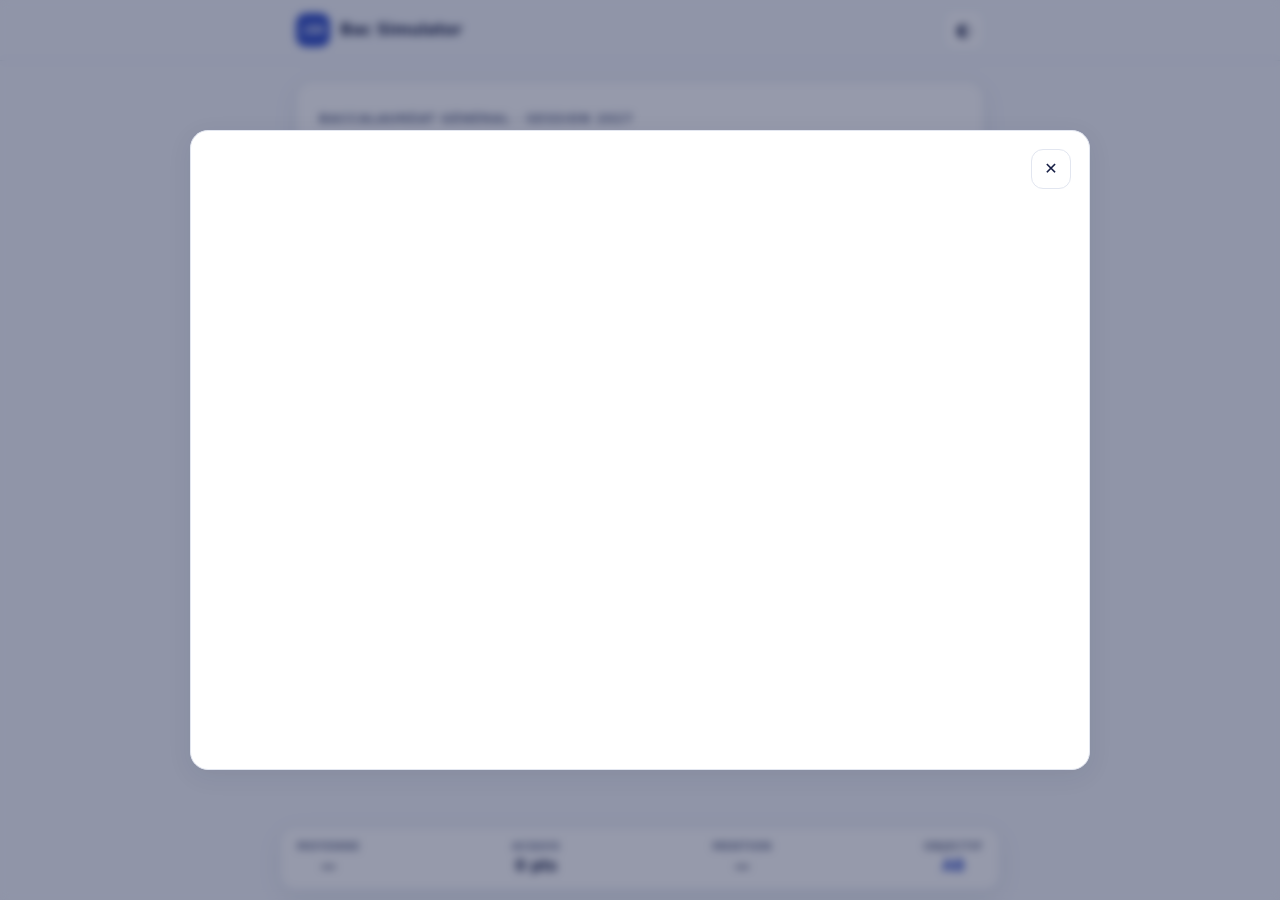
==== commit 213c27f2: "Étape 5 : PDF, PWA, zoom graphiques — v1.0" ====
--- a/index.html
+++ b/index.html
@@ -16,6 +16,8 @@
   <link rel="stylesheet" href="style.css">
 </head>
 <body>
+  <!-- Lien d'évitement : premier élément focusable de la page -->
+  <a class="skip-link" href="#main">Aller au contenu</a>
 
   <!-- ================================================================
        EN-TÊTE GLOBAL : logo, stepper, bascule de thème
@@ -233,7 +235,7 @@
         <button type="button" class="btn btn--ghost" id="btn-prefill">
           Pré-remplir avec mes moyennes de Première
         </button>
-        <p class="eyebrow" style="margin-top:16px">Bulletins de Terminale</p>
+        <p class="eyebrow" style="margin-top:16px">Bulletins de Terminale <span class="badge">dont EPS, coef 6</span></p>
         <div id="liste-cct"></div>
         <p class="eyebrow" style="margin-top:16px">Épreuves finales</p>
         <div id="liste-epreuves-terminale"></div>
@@ -257,13 +259,16 @@
           <strong class="num num--xl" id="res-moyenne">—</strong>
         </div>
         <div class="copie__grid">
-          <div><span>Points acquis</span><strong class="num" id="res-acquis">—</strong></div>
+          <div><span>Points acquis (Première)</span><strong class="num" id="res-acquis">—</strong></div>
           <div><span>Points restants (max)</span><strong class="num" id="res-restants">—</strong></div>
           <div><span>Coefficient total</span><strong class="num" id="res-coef">—</strong></div>
           <div><span>Mention projetée</span><strong id="res-mention">—</strong></div>
           <div><span>Encore possible</span><strong id="res-mention-max">—</strong></div>
           <div><span>Indice de faisabilité</span><strong class="num" id="res-faisabilite">—</strong></div>
         </div>
+        <p class="card__note copie__legende"><strong>Acquis</strong> = épreuves anticipées + bulletins de
+          Première (contrôle continu inclus) — ces points sont définitifs.
+          <strong>Projeté</strong> = tes hypothèses de Terminale, encore modifiables.</p>
         <p class="card__note" id="res-avertissement" hidden></p>
       </div>
 
@@ -294,7 +299,8 @@
          ============================================================ -->
     <section class="ecran" id="ecran-dashboard" aria-labelledby="titre-dash" hidden>
       <h2 id="titre-dash" class="ecran__title">Tableau de bord</h2>
-      <p class="ecran__sub">Les graphiques seront rendus avec Chart.js (étape 4).</p>
+      <p class="ecran__sub">Quatre lectures visuelles de ta simulation, mises à jour en direct.
+        Touche un graphique pour l'agrandir.</p>
 
       <div class="grid grid--2">
         <div class="card card--chart">
@@ -330,9 +336,26 @@
       <div class="card">
         <p class="eyebrow">Bilan PDF</p>
         <p class="card__note">Un document complet : notes, coefficients, calculs, graphiques et scénarios.</p>
-        <button type="button" class="btn btn--primary" id="btn-pdf" disabled>
-          Télécharger le bilan PDF <span class="btn__meta">(étape 5)</span>
+        <button type="button" class="btn btn--primary" id="btn-pdf">
+          Télécharger le bilan PDF
         </button>
+      </div>
+
+      <div class="card">
+        <p class="eyebrow">Installer l'application</p>
+        <p class="card__note">Bac Simulator s'installe comme une application et
+          fonctionne ensuite entièrement hors ligne.</p>
+        <button type="button" class="btn btn--ghost" id="btn-installer" hidden>
+          Installer sur cet appareil
+        </button>
+        <p class="card__note" id="ios-install" hidden>
+          Sur iPhone / iPad : bouton <strong>Partager</strong> de Safari →
+          <strong>« Sur l'écran d'accueil »</strong>.
+        </p>
+        <p class="card__note" id="install-indispo" hidden>
+          L'installation sera proposée par le navigateur après quelques visites,
+          ou via le menu du navigateur (« Installer l'application »).
+        </p>
       </div>
 
       <div class="card">
@@ -371,6 +394,27 @@
     </div>
   </aside>
 
+  <!-- ================================================================
+       MODALE « GRAPHIQUE EN PLEIN ÉCRAN »
+       ================================================================ -->
+  <div class="modale" id="modale-graph" role="dialog" aria-modal="true"
+       aria-labelledby="modale-titre" hidden>
+    <div class="modale__contenu card">
+      <header class="modale__entete">
+        <p class="eyebrow" id="modale-titre"></p>
+        <button type="button" class="btn-icon" id="modale-fermer" aria-label="Fermer le graphique">
+          <span aria-hidden="true">✕</span>
+        </button>
+      </header>
+      <div class="modale__canvas">
+        <canvas id="chart-zoom"></canvas>
+      </div>
+    </div>
+  </div>
+
+  <!-- Bibliothèques embarquées localement (assets/libs) : window.Chart, window.jspdf -->
+  <script src="assets/libs/chart.umd.min.js"></script>
+  <script src="assets/libs/jspdf.umd.min.js"></script>
   <!-- Point d'entrée (modules ES6 → serveur local ou GitHub Pages, cf. README) -->
   <script type="module" src="script.js"></script>
 </body>
--- a/style.css
+++ b/style.css
@@ -763,3 +763,80 @@
   color: var(--ink-2);
 }
 .scenario__notes .num { color: var(--ink); font-size: 14px; }
+
+/* ----------------------------------------------------------------------------
+   16. CORRECTIFS v0.3.1
+   --------------------------------------------------------------------------- */
+
+/* Champs de note élargis : « 12,85 » doit être lisible en entier */
+.note-row__input input { width: 92px; }
+.note-row__input--triple input { width: 62px; font-size: 14px; }
+
+/* Légende acquis / projeté de la carte de résultats */
+.copie__legende {
+  margin-top: 12px;
+  padding-top: 10px;
+  border-top: 1px dashed var(--line);
+  font-size: 12.5px;
+  margin-bottom: 0;
+}
+
+/* ----------------------------------------------------------------------------
+   17. ÉTAPE 4 — TABLEAU DE BORD CHART.JS
+   --------------------------------------------------------------------------- */
+.chart-slot { position: relative; padding: 8px; }
+.chart-slot--pret { background: transparent; }
+.chart-slot canvas { width: 100% !important; height: 100% !important; }
+
+/* ----------------------------------------------------------------------------
+   18. ÉTAPE 5 — LIEN D'ÉVITEMENT, MODALE PLEIN ÉCRAN
+   --------------------------------------------------------------------------- */
+
+/* Lien d'évitement : invisible jusqu'au focus clavier */
+.skip-link {
+  position: absolute;
+  left: -9999px;
+  z-index: 100;
+  padding: 10px 16px;
+  background: var(--accent);
+  color: var(--accent-ink);
+  border-radius: 0 0 12px 0;
+  font-weight: 700;
+  text-decoration: none;
+}
+.skip-link:focus { left: 0; top: 0; }
+
+/* Les graphiques sont cliquables (agrandissement) */
+.card--chart .chart-slot { cursor: zoom-in; transition: box-shadow var(--transition); }
+.card--chart .chart-slot:hover { box-shadow: var(--shadow-sm); }
+
+/* Modale plein écran */
+.no-scroll { overflow: hidden; }
+.modale {
+  position: fixed;
+  inset: 0;
+  z-index: 50;
+  display: grid;
+  place-items: center;
+  padding: 12px;
+  background: color-mix(in srgb, var(--ink) 45%, transparent);
+  backdrop-filter: blur(4px);
+}
+.modale__contenu {
+  width: min(96vw, 900px);
+  height: min(86dvh, 640px);
+  display: flex;
+  flex-direction: column;
+  margin: 0;
+  box-shadow: var(--shadow);
+}
+.modale__entete {
+  display: flex;
+  align-items: center;
+  justify-content: space-between;
+  gap: 10px;
+  margin-bottom: 8px;
+}
+.modale__entete .eyebrow { margin: 0; }
+.modale__canvas { flex: 1; position: relative; min-height: 0; }
+.modale__canvas canvas { width: 100% !important; height: 100% !important; }
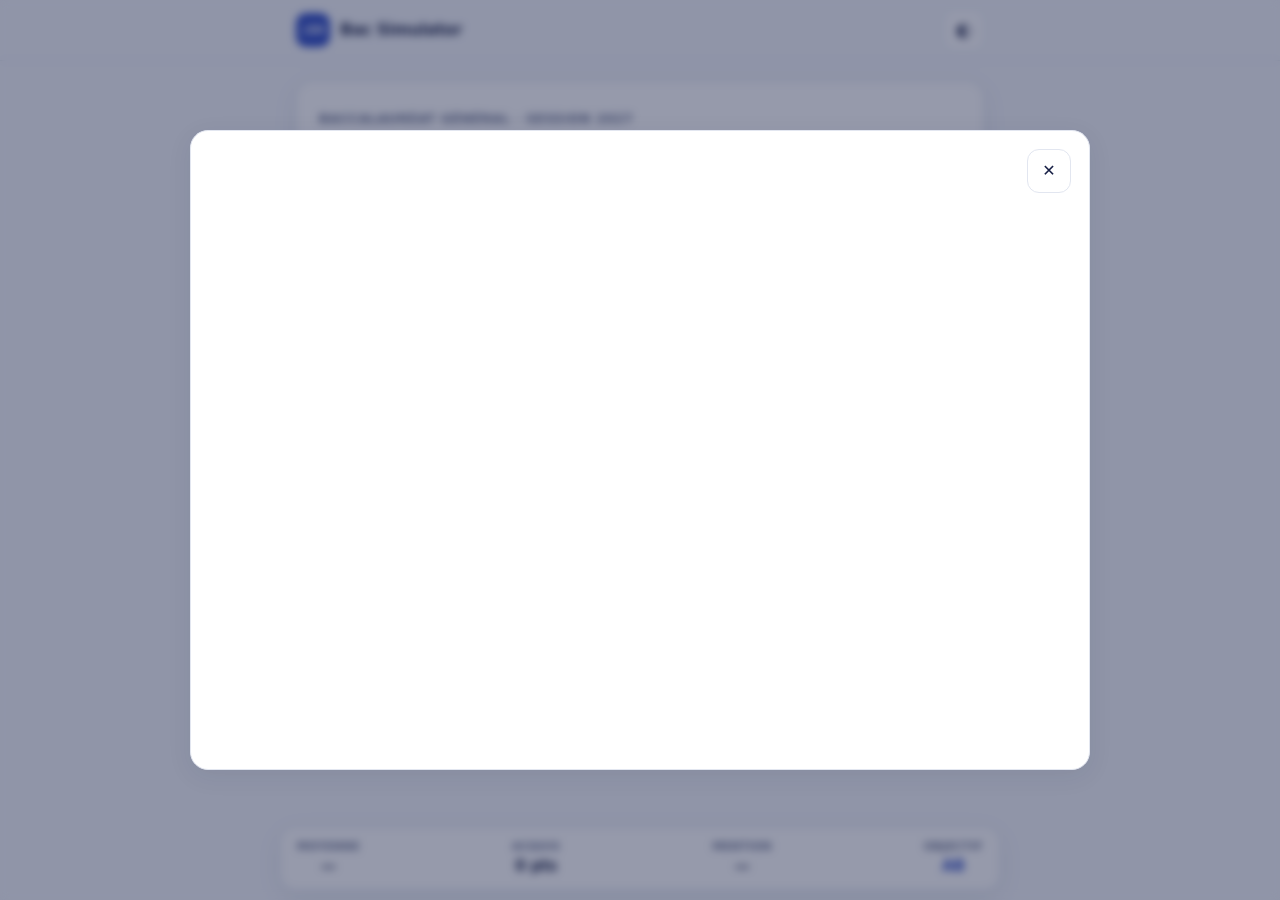
==== commit c646fa58: "v1.1 : rattrapage, notes cibles, partage, suivi" ====
--- a/index.html
+++ b/index.html
@@ -283,6 +283,37 @@
         <div class="scenarios" id="liste-scenarios"></div>
       </div>
 
+      <!-- Rattrapage (2d groupe) : visible seulement entre 8 et 10 de moyenne -->
+      <div class="card card--rattrapage" id="carte-rattrapage" hidden>
+        <p class="eyebrow">Rattrapage (épreuves du 2d groupe)</p>
+        <p class="card__note" id="rattrapage-intro"></p>
+        <div class="chips" id="rattrapage-matieres" role="group"
+             aria-label="Choisis les 2 matières à repasser à l'oral"></div>
+        <div id="rattrapage-resultat" aria-live="polite"></div>
+      </div>
+
+      <!-- Notes cibles (mode manuel) + comparateur « Et si ? » -->
+      <div class="card" id="carte-cibles">
+        <p class="eyebrow">Et si… ? — Mes notes cibles</p>
+        <p class="card__note">Fixe TES notes visées aux épreuves de Terminale :
+          la colonne B montre ce que ça donnerait, comparé à tes hypothèses
+          actuelles (colonne A). Champs vides = hypothèses actuelles.</p>
+        <div id="liste-cibles"></div>
+        <div class="comparateur">
+          <div class="comparateur__colonne">
+            <span class="bandeau__label">A · Hypothèses actuelles</span>
+            <strong class="num" id="comp-a-moyenne">—</strong>
+            <span id="comp-a-mention" class="comparateur__mention">—</span>
+          </div>
+          <div class="comparateur__delta num" id="comp-delta" aria-live="polite">—</div>
+          <div class="comparateur__colonne">
+            <span class="bandeau__label">B · Mes notes cibles</span>
+            <strong class="num" id="comp-b-moyenne">—</strong>
+            <span id="comp-b-mention" class="comparateur__mention">—</span>
+          </div>
+        </div>
+      </div>
+
       <div class="card card--assistant">
         <p class="eyebrow">L'assistant</p>
         <ul class="conseils" id="liste-conseils" aria-live="polite"></ul>
@@ -319,6 +350,19 @@
           <p class="eyebrow">Note requise par mention</p>
           <div class="chart-slot"><canvas id="chart-mentions" aria-label="Note moyenne requise pour chaque mention" role="img"></canvas></div>
         </div>
+        <div class="card card--chart" id="carte-historique" hidden>
+          <p class="eyebrow">Évolution de ma moyenne projetée</p>
+          <div class="chart-slot"><canvas id="chart-historique" aria-label="Évolution de la moyenne projetée dans le temps" role="img"></canvas></div>
+        </div>
+      </div>
+
+      <div class="card card--flat">
+        <p class="card__note">Épingle régulièrement ta moyenne (une fois par jour
+          maximum) pour suivre ta progression sur l'année de Terminale. Un point
+          est aussi épinglé automatiquement à chaque première visite du jour.</p>
+        <button type="button" class="btn btn--ghost" id="btn-epingler">
+          📌 Épingler ma moyenne du jour
+        </button>
       </div>
 
       <div class="form__nav">
@@ -339,6 +383,18 @@
         <button type="button" class="btn btn--primary" id="btn-pdf">
           Télécharger le bilan PDF
         </button>
+      </div>
+
+      <div class="card">
+        <p class="eyebrow">Partager ma simulation</p>
+        <p class="card__note">Génère un lien qui contient toute ta simulation
+          (parcours, notes, profil) — la personne qui l'ouvre la retrouve à
+          l'identique, sans aucun serveur. Ne le partage qu'avec des personnes
+          de confiance.</p>
+        <button type="button" class="btn btn--primary" id="btn-partager">
+          Copier le lien de partage
+        </button>
+        <p class="card__note" id="partage-feedback" role="status" hidden></p>
       </div>
 
       <div class="card">
--- a/style.css
+++ b/style.css
@@ -840,3 +840,66 @@
 .modale__entete .eyebrow { margin: 0; }
 .modale__canvas { flex: 1; position: relative; min-height: 0; }
 .modale__canvas canvas { width: 100% !important; height: 100% !important; }
+
+/* ----------------------------------------------------------------------------
+   19. v1.1 — RATTRAPAGE, NOTES CIBLES & COMPARATEUR
+   --------------------------------------------------------------------------- */
+
+/* Carte rattrapage : marge rouge, on est en zone d'alerte */
+.card--rattrapage { border-left: var(--marge-w) solid var(--marge); }
+.rattrapage__verdict {
+  margin-top: 12px;
+  padding: 12px 14px;
+  border-radius: var(--radius-sm);
+  background: var(--surface-2);
+  font-size: 14px;
+}
+.rattrapage__verdict--ok { background: color-mix(in srgb, var(--ok) 12%, transparent); }
+.rattrapage__verdict--ko { background: color-mix(in srgb, var(--marge) 10%, transparent); }
+
+/* Comparateur A / B */
+.comparateur {
+  display: flex;
+  align-items: stretch;
+  gap: 10px;
+  margin-top: 14px;
+  text-align: center;
+}
+.comparateur__colonne {
+  flex: 1;
+  display: flex;
+  flex-direction: column;
+  gap: 2px;
+  padding: 12px 8px;
+  border: 1px solid var(--line);
+  border-radius: var(--radius-sm);
+}
+.comparateur__colonne strong { font-size: 24px; }
+.comparateur__mention { font-size: 12.5px; color: var(--ink-2); font-weight: 600; }
+.comparateur__delta {
+  align-self: center;
+  font-size: 15px;
+  font-weight: 800;
+  color: var(--accent);
+  min-width: 54px;
+}
+
+/* ----------------------------------------------------------------------------
+   20. CORRECTIF v1.1.1 — modale de zoom sur mobile
+   Le conteneur du canvas doit avoir une hauteur RÉELLE avant que Chart.js
+   dessine, sinon le graphique agrandi apparaît vide (carré blanc).
+   --------------------------------------------------------------------------- */
+.modale__canvas {
+  flex: 1 1 auto;
+  position: relative;
+  min-height: 260px;      /* garantit une surface de dessin dès l'ouverture */
+  width: 100%;
+}
+.modale__contenu {
+  /* hauteur stable sur mobile (évite le conteneur qui s'effondre) */
+  height: min(86dvh, 640px);
+  min-height: 360px;
+}
+
+/* Bouton fermer de la modale : zone tactile confortable (min. 44px) */
+#modale-fermer { width: 44px; height: 44px; }
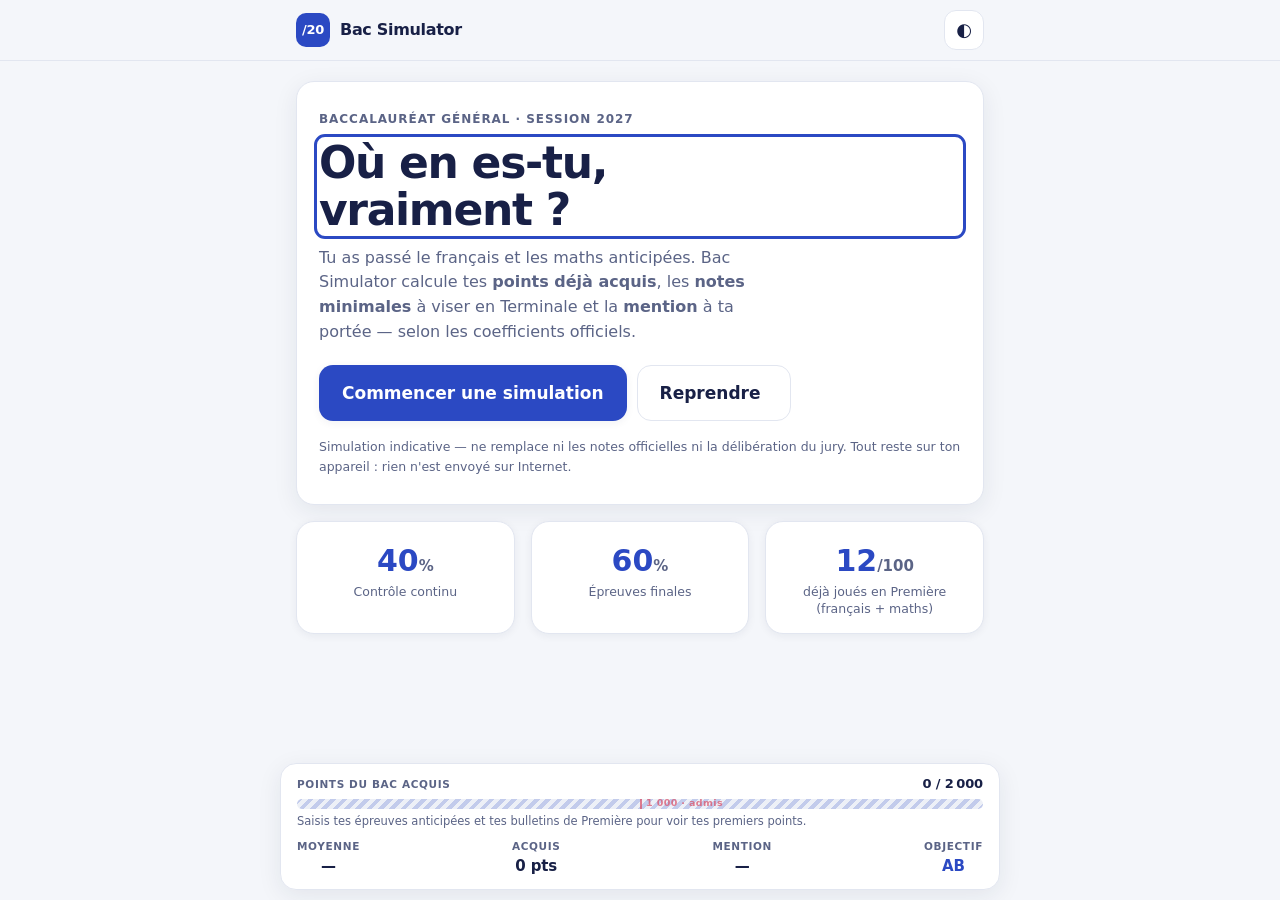
==== commit 40af62ac: "v1.2 : correctifs de conformité, accessibilité et gating" ====
--- a/index.html
+++ b/index.html
@@ -163,7 +163,7 @@
 
       <div class="form__nav">
         <button type="button" class="btn btn--ghost" data-goto="profil">Retour</button>
-        <button type="button" class="btn btn--primary" data-goto="options">Continuer</button>
+        <button type="button" class="btn btn--primary" data-goto="options" data-etape="specialites">Continuer</button>
       </div>
     </section>
 
@@ -192,7 +192,7 @@
 
       <div class="form__nav">
         <button type="button" class="btn btn--ghost" data-goto="specialites">Retour</button>
-        <button type="button" class="btn btn--primary" data-goto="notes">Continuer</button>
+        <button type="button" class="btn btn--primary" data-goto="notes" data-etape="options">Continuer</button>
       </div>
     </section>
 
@@ -432,6 +432,25 @@
        BANDEAU DE SYNTHÈSE (sticky, mis à jour en direct par ui.js)
        ================================================================ -->
   <aside class="bandeau" id="bandeau" aria-live="polite" aria-label="Synthèse en direct" hidden>
+
+    <!-- Barre des points du bac déjà acquis (sur 2 000). Le repère à 50 %
+         matérialise les 1 000 points de l'admission. -->
+    <div class="jauge" id="jauge-bac">
+      <div class="jauge__entete">
+        <span class="jauge__label">Points du bac acquis</span>
+        <strong class="jauge__valeur num" id="jauge-texte">0 / 2 000</strong>
+      </div>
+      <div class="jauge__piste" role="progressbar" id="jauge-barre"
+           aria-valuemin="0" aria-valuemax="100" aria-valuenow="0"
+           aria-label="Part des points du bac déjà acquis">
+        <div class="jauge__remplissage" id="jauge-remplissage"></div>
+        <div class="jauge__enjeu" id="jauge-enjeu"></div>
+        <span class="jauge__repere" aria-hidden="true"><i>1 000 · admis</i></span>
+      </div>
+      <p class="jauge__note" id="jauge-note">Seules les notes déjà obtenues comptent ici.</p>
+    </div>
+
+    <div class="bandeau__chiffres">
     <div class="bandeau__item">
       <span class="bandeau__label">Moyenne</span>
       <strong class="num" id="bandeau-moyenne">—</strong>
@@ -447,6 +466,7 @@
     <div class="bandeau__item bandeau__item--objectif">
       <span class="bandeau__label">Objectif</span>
       <strong id="bandeau-objectif">—</strong>
+    </div>
     </div>
   </aside>
 
--- a/style.css
+++ b/style.css
@@ -712,13 +712,18 @@
   z-index: 30;
   width: min(calc(100% - 2 * var(--gap)), var(--maxw));
   display: flex;
-  justify-content: space-between;
+  flex-direction: column;
   gap: 8px;
   background: var(--surface);
   border: 1px solid var(--line);
   border-radius: 16px;
   box-shadow: var(--shadow);
   padding: 10px 16px;
+}
+.bandeau__chiffres {
+  display: flex;
+  justify-content: space-between;
+  gap: 8px;
 }
 .bandeau__item { text-align: center; min-width: 0; }
 .bandeau__label {
@@ -731,6 +736,100 @@
 }
 .bandeau__item strong { font-size: 15px; }
 .bandeau__item--objectif strong { color: var(--accent); }
+
+/* ----------------------------------------------------------------------------
+   13 bis. JAUGE « POINTS DU BAC ACQUIS » (v1.2)
+   ---------------------------------------------------------------------------
+   Trois zones lisibles d'un coup d'œil :
+     · plein (encre)     = points DÉJÀ obtenus, définitifs
+     · hachuré           = points encore en jeu
+     · vide              = points déjà hors d'atteinte
+   Le trait vertical à 50 % marque les 1 000 points de l'admission.
+   --------------------------------------------------------------------------- */
+.jauge__entete {
+  display: flex;
+  align-items: baseline;
+  justify-content: space-between;
+  gap: 8px;
+  margin-bottom: 5px;
+}
+.jauge__label {
+  font-size: 10.5px;
+  font-weight: 700;
+  text-transform: uppercase;
+  letter-spacing: 0.06em;
+  color: var(--ink-2);
+}
+.jauge__valeur { font-size: 13px; font-variant-numeric: tabular-nums; }
+
+.jauge__piste {
+  position: relative;
+  height: 10px;
+  border-radius: 999px;
+  background: var(--surface-2);
+  overflow: hidden;
+}
+.jauge__remplissage {
+  position: absolute;
+  inset: 0 auto 0 0;
+  width: 0;
+  border-radius: 999px;
+  background: var(--accent); /* repli si color-mix() n'est pas supporté */
+  background: linear-gradient(90deg, var(--accent), color-mix(in srgb, var(--accent) 70%, var(--ok)));
+  transition: width 520ms cubic-bezier(.22, 1, .36, 1);
+}
+/* Zone « encore en jeu » : hachures discrètes, jamais confondues avec l'acquis */
+.jauge__enjeu {
+  position: absolute;
+  top: 0;
+  bottom: 0;
+  width: 0;
+  background: var(--accent-soft); /* repli */
+  background: repeating-linear-gradient(
+    135deg,
+    color-mix(in srgb, var(--accent) 22%, transparent) 0 4px,
+    transparent 4px 8px
+  );
+  transition: width 520ms cubic-bezier(.22, 1, .36, 1),
+              left 520ms cubic-bezier(.22, 1, .36, 1);
+}
+/* Repère des 1 000 points (admission) */
+.jauge__repere {
+  position: absolute;
+  left: 50%;
+  top: -2px;
+  bottom: -2px;
+  width: 2px;
+  background: var(--marge);
+  opacity: 0.75;
+}
+.jauge__repere i { display: none; } /* libellé réservé aux grands écrans */
+
+.jauge__note {
+  margin: 5px 0 0;
+  font-size: 11.5px;
+  line-height: 1.35;
+  color: var(--ink-2);
+}
+
+@media (min-width: 560px) {
+  .jauge__repere i {
+    display: block;
+    position: absolute;
+    left: 6px;
+    top: -1px;
+    font-size: 9.5px;
+    font-style: normal;
+    font-weight: 700;
+    letter-spacing: 0.04em;
+    color: var(--marge);
+    white-space: nowrap;
+  }
+}
+
+@media (prefers-reduced-motion: reduce) {
+  .jauge__remplissage, .jauge__enjeu { transition: none; }
+}
 
 /* ----------------------------------------------------------------------------
    14. IMPRESSION (secours ; l'export officiel = PDF, étape 5)
@@ -903,3 +1002,68 @@
 
 /* Bouton fermer de la modale : zone tactile confortable (min. 44px) */
 #modale-fermer { width: 44px; height: 44px; }
+
+/* ----------------------------------------------------------------------------
+   21. CORRECTIF v1.1.2 — la modale respecte l'attribut hidden
+   `display: grid` sur .modale écrasait le `display: none` de l'attribut
+   hidden (même spécificité, règle plus tardive) : la modale restait donc
+   affichée en permanence. Cette règle rétablit la priorité correcte.
+   --------------------------------------------------------------------------- */
+.modale[hidden] { display: none; }
+
+/* ----------------------------------------------------------------------------
+   16. MICRO-INTERACTIONS (v1.2)
+   ---------------------------------------------------------------------------
+   Règle : chaque action produit un retour visuel, et AUCUN retour visuel ne
+   coûte un recalcul de mise en page (uniquement transform et opacity, donc
+   composés par le GPU). Tout est neutralisé sous prefers-reduced-motion.
+   --------------------------------------------------------------------------- */
+
+/* Boutons : le relief se lève au survol, s'enfonce au clic */
+.btn--primary:hover:not(:disabled) { transform: translateY(-1px); }
+.btn--primary:disabled { transform: none; }
+
+/* Onde au point de contact — position fournie par ui.js (--onde-x/--onde-y) */
+.btn { position: relative; overflow: hidden; }
+.btn.is-onde::after {
+  content: "";
+  position: absolute;
+  left: var(--onde-x, 50%);
+  top: var(--onde-y, 50%);
+  width: 8px;
+  height: 8px;
+  border-radius: 50%;
+  background: currentColor;
+  opacity: 0.28;
+  transform: translate(-50%, -50%) scale(0);
+  animation: onde 520ms ease-out forwards;
+  pointer-events: none;
+}
+@keyframes onde {
+  to { transform: translate(-50%, -50%) scale(28); opacity: 0; }
+}
+
+/* Puces (spécialités, options) : légère poussée à la sélection */
+.chip input:checked + span { animation: chip-pop 220ms ease-out; }
+@keyframes chip-pop {
+  0%   { transform: scale(1); }
+  45%  { transform: scale(1.06); }
+  100% { transform: scale(1); }
+}
+
+/* Ligne de note : éclair discret quand la note vient d'être validée */
+.note-row.is-validee { animation: note-validee 620ms ease-out; }
+@keyframes note-validee {
+  0%   { background: var(--accent-soft); }
+  100% { background: transparent; }
+}
+
+/* Chiffres animés : chasse fixe pour que le défilé ne fasse pas trembler la mise en page */
+.num, .jauge__valeur { font-variant-numeric: tabular-nums; }
+
+@media (prefers-reduced-motion: reduce) {
+  .btn--primary:hover:not(:disabled) { transform: none; }
+  .btn.is-onde::after,
+  .chip input:checked + span,
+  .note-row.is-validee { animation: none; }
+}
